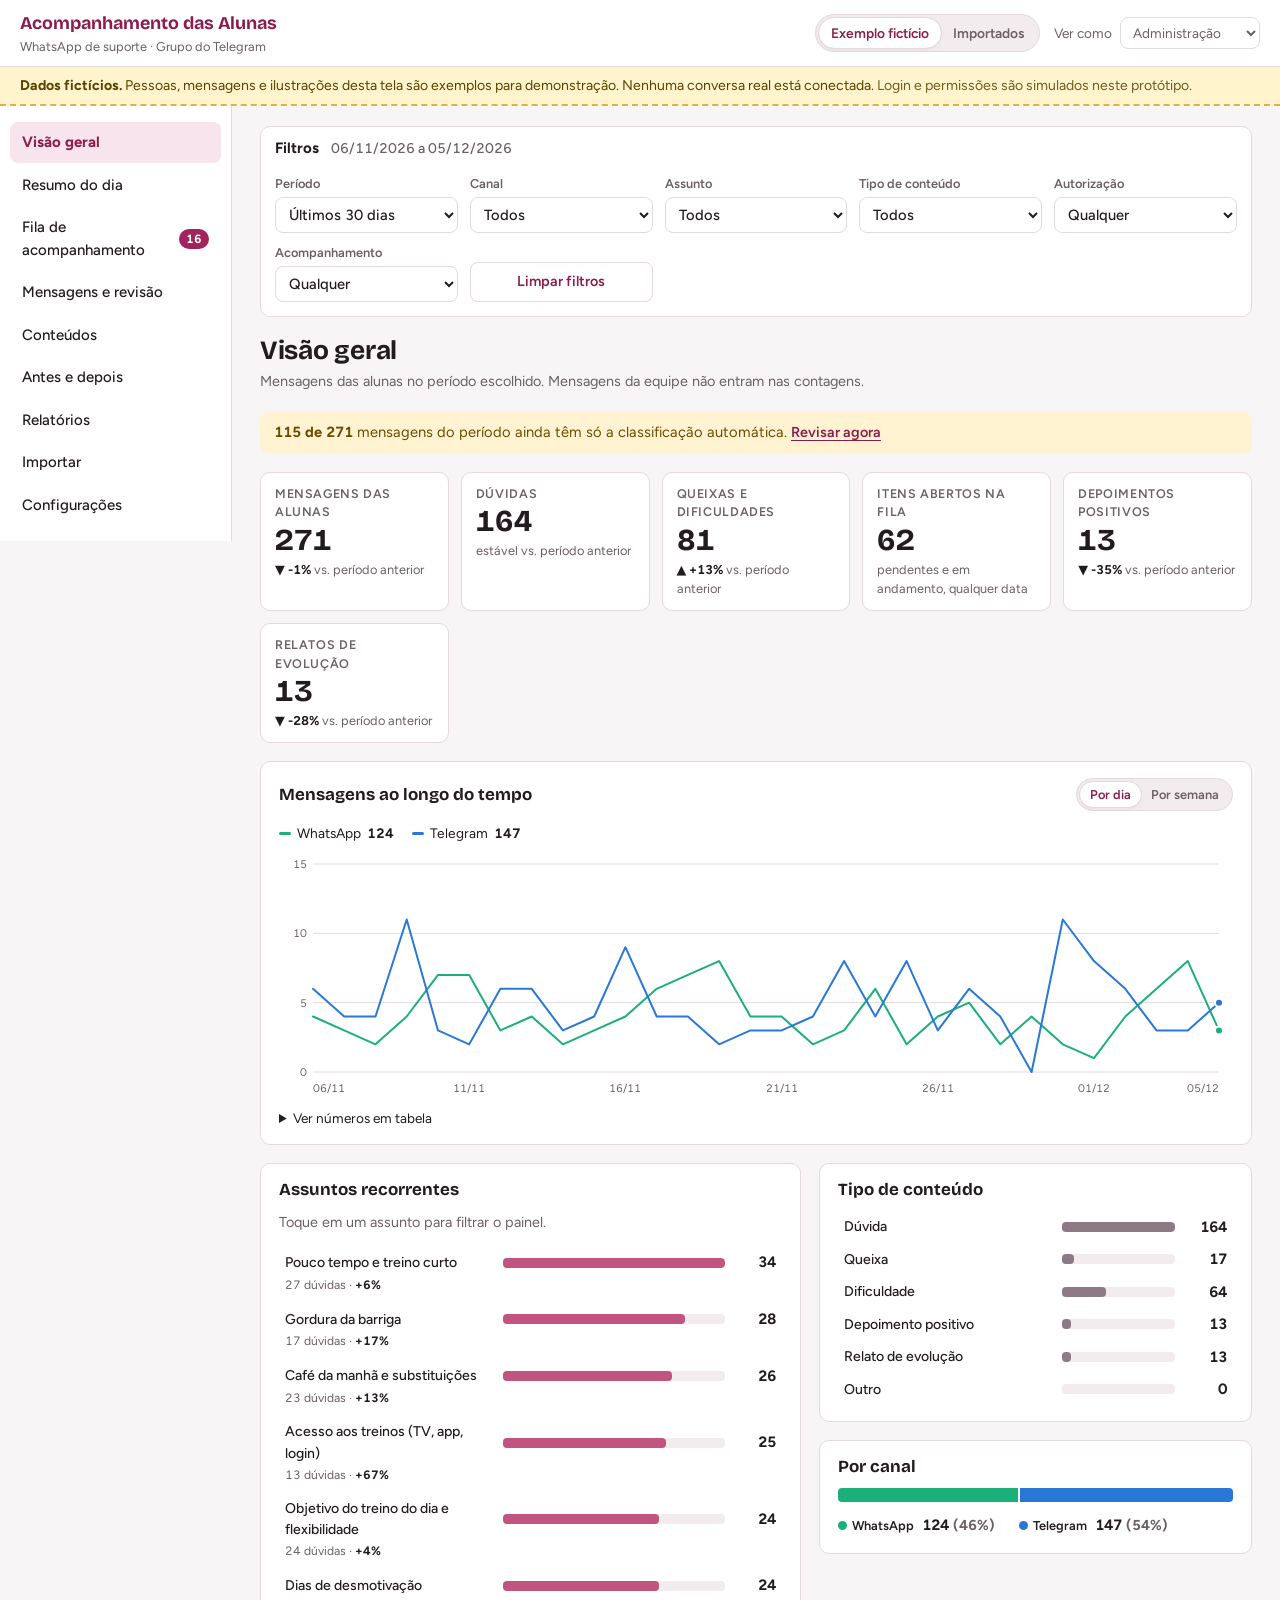
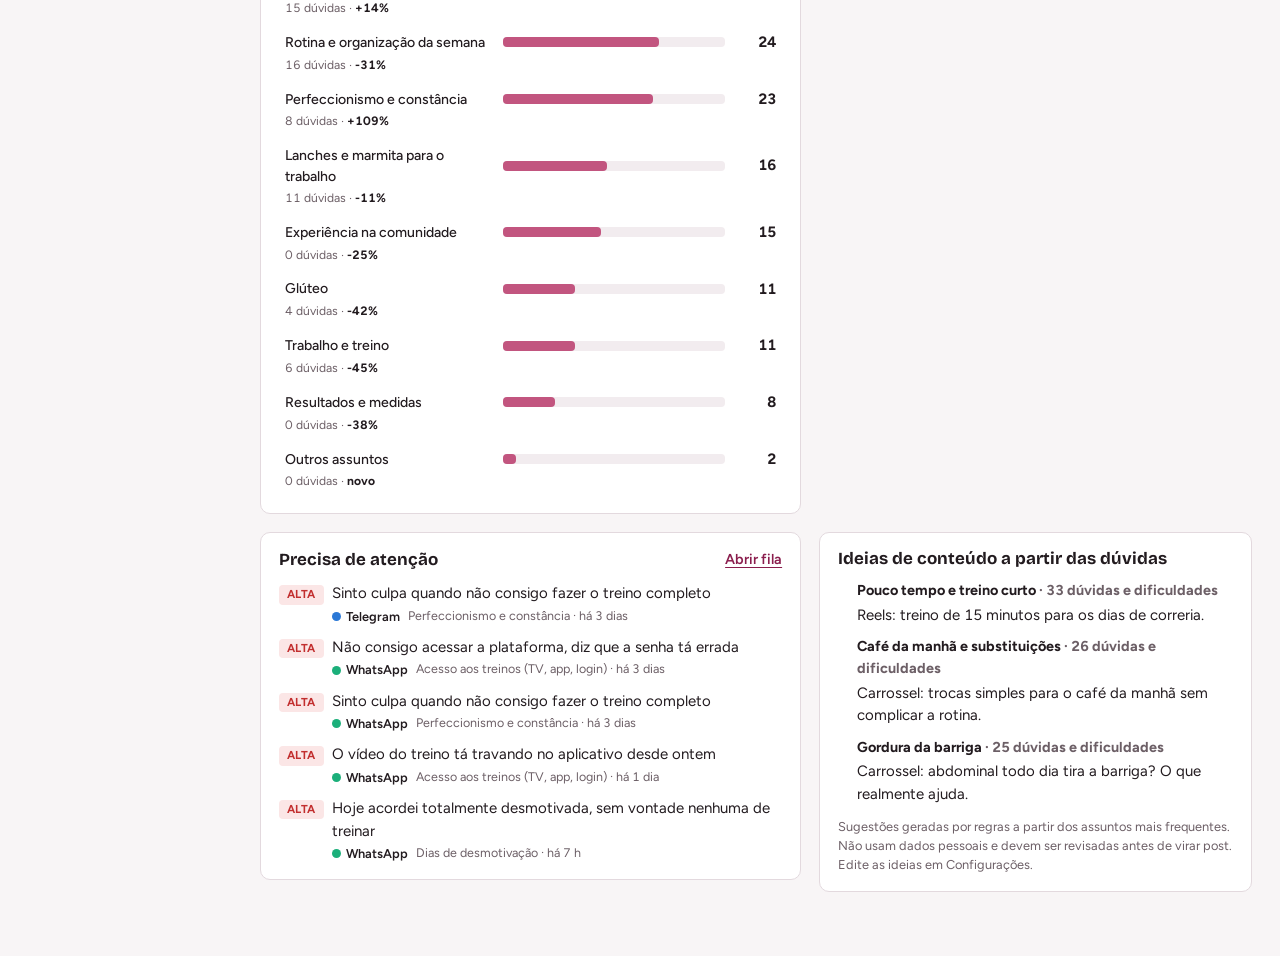
==== index.html @ 684f86b3 "Protótipo do painel de acompanhamento das alunas Painel em HTML/JS sem servidor, com dados fictícios" ====
<!doctype html>
<html lang="pt-BR">
<head>
<meta charset="utf-8">
<meta name="viewport" content="width=device-width, initial-scale=1, viewport-fit=cover">
<title>Acompanhamento das Alunas</title>
<meta name="robots" content="noindex, nofollow">
<link rel="preconnect" href="https://fonts.googleapis.com">
<link rel="preconnect" href="https://fonts.gstatic.com" crossorigin>
<link rel="stylesheet" href="https://fonts.googleapis.com/css2?family=Bricolage+Grotesque:opsz,wght@12..96,600;12..96,700&family=Figtree:wght@400;500;600;700&family=IBM+Plex+Mono:wght@500&display=swap">
<link rel="stylesheet" href="assets/css/painel.css">
</head>
<body>
<a class="pular" href="#conteudo">Pular para o conteúdo</a>
<header class="topo">
  <div class="marca">
    <span class="marca-titulo">Acompanhamento das Alunas</span>
    <span class="marca-sub">WhatsApp de suporte · Grupo do Telegram</span>
  </div>
  <div class="topo-controles">
    <div class="seg" role="group" aria-label="Fonte dos dados">
      <button type="button" data-acao="modo" data-v="demo" aria-pressed="true">Exemplo fictício</button>
      <button type="button" data-acao="modo" data-v="import" aria-pressed="false">Importados</button>
    </div>
    <label class="papel"><span>Ver como</span>
      <select id="papel" data-mudar="papel">
        <option value="leitura">Leitura</option>
        <option value="edicao">Suporte (edição)</option>
        <option value="exportacao">Exportação</option>
        <option value="admin" selected>Administração</option>
      </select>
    </label>
  </div>
</header>
<div id="faixa" class="faixa faixa-demo" role="note"></div>
<div class="casca">
  <nav id="nav" class="nav" aria-label="Seções do painel"></nav>
  <main id="conteudo" class="principal" tabindex="-1">
    <div id="filtros"></div>
    <div id="aba"></div>
  </main>
</div>
<div id="modal" class="modal" hidden></div>
<div id="aviso" class="aviso" role="status" aria-live="polite" hidden></div>
<noscript><p class="faixa">Este painel precisa de JavaScript ativado no navegador.</p></noscript>
<script src="assets/js/util.js"></script>
<script src="assets/js/classificador.js"></script>
<script src="assets/js/privacidade.js"></script>
<script src="assets/js/importadores.js"></script>
<script src="assets/js/dados-demo.js"></script>
<script src="assets/js/grafico.js"></script>
<script src="assets/js/app.js"></script>
</body>
</html>
---- assets/css/painel.css ----
/* Layout: barra superior fixa + navegação lateral (vira faixa horizontal no celular) + área de trabalho em cartões. */
:root {
  --bg: #f8f5f6;
  --surface: #ffffff;
  --surface-2: #f2ecef;
  --line: #e3d9de;
  --fg: #221b1f;
  --muted: #6c5f66;
  --accent: #a3245c;
  --accent-ink: #8a1d4d;
  --accent-soft: #f7e4ed;
  --on-accent: #ffffff;
  --wa: #1baf7a;
  --tg: #2a78d6;
  --bar: #c2557f;
  --bar-2: #8d7a85;
  --good: #0a7d0a;
  --good-soft: #e3f3e3;
  --warn-soft: #fff3d1;
  --warn-ink: #6d4c00;
  --crit: #c22f2f;
  --crit-soft: #fbe6e6;
  --demo-bg: #fff4cc;
  --demo-ink: #5a4200;
  --demo-line: #d9b44a;
  --imp-bg: #e3eefb;
  --imp-ink: #163e6e;
  --sombra: 0 1px 2px rgba(60, 20, 40, 0.06), 0 2px 8px rgba(60, 20, 40, 0.04);
  --f-display: "Bricolage Grotesque", "Segoe UI", system-ui, sans-serif;
  --f-corpo: "Figtree", "Segoe UI", system-ui, -apple-system, sans-serif;
  --f-mono: "IBM Plex Mono", ui-monospace, "SFMono-Regular", Menlo, monospace;
  --raio: 10px;
  --nav-w: 232px;
}
@media (prefers-color-scheme: dark) {
  :root:not([data-theme="light"]) {
    --bg: #141113; --surface: #1d191b; --surface-2: #272225; --line: #3a3236; --fg: #f3edf0; --muted: #b6a9b0;
    --accent: #e67aa8; --accent-ink: #f09bbf; --accent-soft: #3b2130; --on-accent: #1a0c13;
    --wa: #199e70; --tg: #3987e5; --bar: #d56b94; --bar-2: #8f7f88;
    --good: #4cc44c; --good-soft: #1d3a1d; --warn-soft: #3a2f10; --warn-ink: #ffd98a; --crit: #ff7b7b; --crit-soft: #3d1c1c;
    --demo-bg: #3a3005; --demo-ink: #ffe08a; --demo-line: #8a7020; --imp-bg: #13263d; --imp-ink: #b9d6fb;
    --sombra: none;
    color-scheme: dark;
  }
}
:root[data-theme="dark"] {
  --bg: #141113; --surface: #1d191b; --surface-2: #272225; --line: #3a3236; --fg: #f3edf0; --muted: #b6a9b0;
  --accent: #e67aa8; --accent-ink: #f09bbf; --accent-soft: #3b2130; --on-accent: #1a0c13;
  --wa: #199e70; --tg: #3987e5; --bar: #d56b94; --bar-2: #8f7f88;
  --good: #4cc44c; --good-soft: #1d3a1d; --warn-soft: #3a2f10; --warn-ink: #ffd98a; --crit: #ff7b7b; --crit-soft: #3d1c1c;
  --demo-bg: #3a3005; --demo-ink: #ffe08a; --demo-line: #8a7020; --imp-bg: #13263d; --imp-ink: #b9d6fb;
  --sombra: none;
  color-scheme: dark;
}

*, *::before, *::after { box-sizing: border-box; }
html { -webkit-text-size-adjust: 100%; }
body {
  margin: 0;
  background: var(--bg);
  color: var(--fg);
  font: 15px/1.5 var(--f-corpo);
  font-variant-numeric: tabular-nums;
}
body.com-modal { overflow: hidden; }
img { max-width: 100%; }
[hidden] { display: none !important; }
h1, h2, h3 { font-family: var(--f-display); line-height: 1.15; text-wrap: balance; margin: 0; }
h1 { font-size: 1.65rem; letter-spacing: -0.01em; }
h2 { font-size: 1.06rem; }
h3 { font-size: 1rem; }
p { margin: 0; }
button, input, select, textarea { font: inherit; color: inherit; }
:focus-visible { outline: 2px solid var(--accent); outline-offset: 2px; }
.sr { position: absolute; left: 0; top: 0; width: 1px; height: 1px; overflow: hidden; clip: rect(0 0 0 0); white-space: nowrap; }
.mono { font-family: var(--f-mono); font-size: 0.9em; }
.sub { color: var(--muted); font-size: 0.9rem; }

.pular { position: absolute; left: -999px; top: 0; background: var(--accent); color: var(--on-accent); padding: 8px 12px; z-index: 50; }
.pular:focus { left: 8px; }

/* Topo */
.topo {
  position: sticky; top: env(safe-area-inset-top, 0px); z-index: 20;
  display: flex; flex-wrap: wrap; align-items: center; justify-content: space-between; gap: 10px 20px;
  padding: 10px 20px; background: var(--surface); border-bottom: 1px solid var(--line);
}
.marca { display: flex; flex-direction: column; min-width: 0; }
.marca-titulo { font-family: var(--f-display); font-weight: 700; font-size: 1.12rem; color: var(--accent-ink); }
.marca-sub { font-size: 0.8rem; color: var(--muted); }
.topo-controles { display: flex; flex-wrap: wrap; align-items: center; gap: 10px 14px; }
.papel { display: flex; align-items: center; gap: 8px; font-size: 0.85rem; color: var(--muted); }
.papel select { padding: 6px 8px; border-radius: 8px; border: 1px solid var(--line); background: var(--surface); }

.seg { display: inline-flex; border: 1px solid var(--line); border-radius: 999px; padding: 3px; background: var(--surface-2); }
.seg button { border: 0; background: transparent; padding: 5px 12px; border-radius: 999px; cursor: pointer; font-size: 0.86rem; font-weight: 600; color: var(--muted); }
.seg button[aria-pressed="true"] { background: var(--surface); color: var(--accent-ink); box-shadow: var(--sombra); outline: 1px solid var(--line); }
.seg-peq button { padding: 3px 10px; font-size: 0.8rem; }

/* Faixa de aviso: sempre visível, deixa claro o tipo de dado */
.faixa { padding: 8px 20px; font-size: 0.88rem; border-bottom: 1px solid var(--line); }
.faixa-demo {
  background: repeating-linear-gradient(-45deg, var(--demo-bg) 0 14px, transparent 14px 28px), var(--demo-bg);
  color: var(--demo-ink); border-bottom: 2px dashed var(--demo-line);
}
.faixa-import { background: var(--imp-bg); color: var(--imp-ink); }
.faixa-sim { opacity: 0.85; }

/* Casca */
.casca { display: grid; grid-template-columns: var(--nav-w) minmax(0, 1fr); min-height: 70vh; }
.nav {
  display: flex; flex-direction: column; gap: 2px; padding: 16px 10px;
  border-right: 1px solid var(--line); background: var(--surface);
  position: sticky; top: 64px; align-self: start; max-height: calc(100vh - 64px); overflow: auto;
}
.nav-item {
  display: flex; align-items: center; justify-content: space-between; gap: 8px;
  text-align: left; border: 0; background: transparent; padding: 9px 12px; border-radius: 8px;
  cursor: pointer; color: var(--fg); font-weight: 500;
}
.nav-item:hover { background: var(--surface-2); }
.nav-item[aria-current="page"] { background: var(--accent-soft); color: var(--accent-ink); font-weight: 700; }
.nav-cont { background: var(--accent); color: var(--on-accent); border-radius: 999px; font-size: 0.75rem; padding: 1px 7px; font-weight: 700; }
.principal { min-width: 0; padding: 20px 28px 64px; display: flex; flex-direction: column; gap: 18px; }
.principal:focus { outline: none; }
#aba { display: flex; flex-direction: column; gap: 18px; min-width: 0; }

.cabeca-aba { display: flex; flex-direction: column; gap: 6px; max-width: 68ch; }

/* Filtros */
.filtros { background: var(--surface); border: 1px solid var(--line); border-radius: var(--raio); }
.filtros summary { cursor: pointer; padding: 10px 14px; display: flex; flex-wrap: wrap; gap: 4px 12px; align-items: baseline; font-weight: 700; }
.filtros-resumo { font-weight: 500; color: var(--muted); font-size: 0.88rem; }
.filtros-grade { display: grid; grid-template-columns: repeat(auto-fill, minmax(170px, 1fr)); gap: 10px 12px; padding: 4px 14px 14px; }

.campo { display: flex; flex-direction: column; gap: 4px; font-size: 0.8rem; color: var(--muted); font-weight: 600; min-width: 0; }
.campo select, .campo input, .tab input, .tab textarea {
  padding: 7px 9px; border: 1px solid var(--line); border-radius: 8px; background: var(--surface); color: var(--fg);
  font-weight: 500; font-size: 0.92rem; min-width: 0; width: 100%;
}
.campo input[type="file"] { padding: 5px; }
.campo-botao { justify-content: flex-end; }
.campo-peq select { padding: 5px 7px; font-size: 0.85rem; }
.campo-largo { flex: 1 1 260px; }
.check { display: inline-flex; align-items: center; gap: 6px; font-size: 0.9rem; cursor: pointer; }
.linha-controles { display: flex; flex-wrap: wrap; align-items: flex-end; gap: 10px 12px; }
.linha-controles .campo { flex: 0 1 220px; }
.linha-controles .campo-largo { flex: 1 1 280px; }

/* Botões */
.btn {
  border: 1px solid var(--accent); background: var(--accent); color: var(--on-accent);
  padding: 8px 14px; border-radius: 8px; cursor: pointer; font-weight: 600; font-size: 0.9rem;
}
.btn:hover { filter: brightness(1.07); }
.btn:disabled { opacity: 0.45; cursor: not-allowed; filter: none; }
.btn-sec { background: var(--surface); color: var(--accent-ink); border-color: var(--line); }
.btn-sec:hover { background: var(--accent-soft); filter: none; }
.btn-peq { padding: 5px 10px; font-size: 0.84rem; }
.btn-perigo { background: var(--crit); border-color: var(--crit); color: #fff; }
.link { border: 0; background: none; padding: 0; color: var(--accent-ink); font-weight: 600; text-decoration: underline; text-underline-offset: 3px; cursor: pointer; font-size: 0.9rem; }
.mais { align-self: center; }

/* Notas */
.nota { padding: 10px 14px; border-radius: var(--raio); background: var(--surface-2); font-size: 0.92rem; }
.nota-revisao { background: var(--warn-soft); color: var(--warn-ink); }
.nota-trava { background: var(--surface-2); color: var(--muted); }
.nota-peq { font-size: 0.8rem; color: var(--muted); }
.erro { color: var(--crit); font-weight: 600; font-size: 0.88rem; }

/* Cartões */
.painel-card {
  background: var(--surface); border: 1px solid var(--line); border-radius: var(--raio);
  padding: 16px 18px; display: flex; flex-direction: column; gap: 12px; min-width: 0;
}
.card-topo { display: flex; flex-wrap: wrap; align-items: center; justify-content: space-between; gap: 8px; }
.duas { display: grid; grid-template-columns: minmax(0, 1.25fr) minmax(0, 1fr); gap: 18px; align-items: start; }
.pilha { display: flex; flex-direction: column; gap: 18px; min-width: 0; }

/* Números */
.kpis { display: grid; grid-template-columns: repeat(auto-fit, minmax(160px, 1fr)); gap: 12px; }
.kpi { background: var(--surface); border: 1px solid var(--line); border-radius: var(--raio); padding: 12px 14px; display: flex; flex-direction: column; gap: 2px; }
.kpi-rot { font-size: 0.78rem; text-transform: uppercase; letter-spacing: 0.05em; color: var(--muted); font-weight: 600; }
.kpi-num { font-family: var(--f-display); font-size: 1.9rem; font-weight: 700; line-height: 1.1; }
.kpi-var { font-size: 0.8rem; color: var(--muted); }
.kpi-ref { color: var(--muted); font-weight: 400; }
.var-sobe, .var-desce { font-weight: 700; color: var(--fg); }
.var-igual { color: var(--muted); }

/* Barras em HTML */
.barras { list-style: none; margin: 0; padding: 0; display: flex; flex-direction: column; gap: 2px; }
.barra-linha {
  width: 100%; display: grid; grid-template-columns: minmax(0, 13rem) minmax(0, 1fr) 2.6rem; grid-template-areas: "rot trilho num" "det det det";
  gap: 2px 10px; align-items: center; text-align: left; border: 0; background: transparent; padding: 6px 6px; border-radius: 6px; cursor: pointer; color: var(--fg);
}
.barra-linha:hover { background: var(--surface-2); }
.barra-linha.estatica { cursor: default; grid-template-areas: "rot trilho num"; }
.barra-linha.estatica:hover { background: transparent; }
.barra-rot { grid-area: rot; font-size: 0.88rem; font-weight: 500; overflow-wrap: anywhere; }
.barra-trilho { grid-area: trilho; height: 10px; background: var(--surface-2); border-radius: 4px; overflow: hidden; }
.barra { display: block; height: 100%; background: var(--bar); border-radius: 0 4px 4px 0; }
.barra-tipo { background: var(--bar-2); }
.barra-num { grid-area: num; text-align: right; font-weight: 700; }
.barra-det { grid-area: det; font-size: 0.76rem; color: var(--muted); }
.barras-simples .barra-linha { padding: 4px 6px; }

.divisao { display: flex; height: 14px; border-radius: 4px; overflow: hidden; gap: 2px; background: var(--surface); }
.div-wa { background: var(--wa); }
.div-tg { background: var(--tg); }
.legenda-canais { display: flex; flex-wrap: wrap; gap: 8px 24px; margin: 0; }
.legenda-canais div { display: flex; align-items: center; gap: 8px; }
.legenda-canais dd { margin: 0; font-weight: 700; }

.canal { display: inline-flex; align-items: center; gap: 5px; font-size: 0.8rem; font-weight: 600; color: var(--fg); }
.canal i { width: 9px; height: 9px; border-radius: 50%; display: inline-block; }
.canal-whatsapp i { background: var(--wa); }
.canal-telegram i { background: var(--tg); }

.chip { display: inline-block; font-size: 0.76rem; padding: 2px 8px; border-radius: 999px; background: var(--surface-2); color: var(--fg); border: 1px solid var(--line); }
.chip-auto { background: transparent; border-style: dashed; color: var(--muted); }
.chip-ok { background: var(--good-soft); border-color: transparent; color: var(--good); font-weight: 600; }
.chip-pronto { background: var(--accent-soft); color: var(--accent-ink); border-color: transparent; font-weight: 600; }

.aut { display: inline-flex; gap: 4px; align-items: center; font-size: 0.76rem; padding: 2px 8px; border-radius: 999px; font-weight: 600; }
.aut-ok { background: var(--good-soft); color: var(--good); }
.aut-int { background: var(--imp-bg); color: var(--imp-ink); }
.aut-wait { background: var(--warn-soft); color: var(--warn-ink); }
.aut-no { background: var(--crit-soft); color: var(--crit); }

.prio { display: inline-block; font-size: 0.72rem; font-weight: 700; padding: 1px 8px; border-radius: 4px; text-transform: uppercase; letter-spacing: 0.04em; }
.prio-alta { background: var(--crit-soft); color: var(--crit); }
.prio-media { background: var(--warn-soft); color: var(--warn-ink); }
.prio-baixa { background: var(--surface-2); color: var(--muted); }

/* Listas de itens */
.itens { display: flex; flex-direction: column; gap: 10px; }
.item {
  background: var(--surface); border: 1px solid var(--line); border-radius: var(--raio);
  padding: 12px 14px; display: flex; flex-direction: column; gap: 8px; min-width: 0;
}
.prio-borda-alta { box-shadow: inset 3px 0 0 var(--crit); }
.prio-borda-media { box-shadow: inset 3px 0 0 var(--demo-line); }
.item-ok { opacity: 0.72; }
.item-topo { display: flex; flex-wrap: wrap; align-items: center; gap: 6px 12px; font-size: 0.85rem; }
.item-quem { font-weight: 700; }
.item-topo time { color: var(--muted); margin-left: auto; font-size: 0.8rem; }
.item-texto { font-size: 0.98rem; overflow-wrap: anywhere; max-width: 75ch; }
.item-meta { display: flex; flex-wrap: wrap; gap: 6px; }
.item-acoes { display: flex; flex-wrap: wrap; align-items: flex-end; gap: 8px 10px; }
.item-acoes .campo { flex: 0 1 170px; }
blockquote.depo { margin: 0; padding-left: 12px; border-left: 2px solid var(--accent); font-style: italic; }

.restrito { border: 1px dashed var(--accent); border-radius: 8px; padding: 10px 12px; background: var(--accent-soft); }
.restrito-tit { font-size: 0.75rem; text-transform: uppercase; letter-spacing: 0.06em; font-weight: 700; color: var(--accent-ink); margin-bottom: 6px; }
.restrito dl { margin: 0; display: grid; gap: 4px; }
.restrito dl div { display: grid; grid-template-columns: 9rem minmax(0, 1fr); gap: 8px; }
.restrito dt { color: var(--muted); font-size: 0.85rem; }
.restrito dd { margin: 0; overflow-wrap: anywhere; }

.contadores { display: flex; flex-wrap: wrap; gap: 8px; }
.contador { padding: 6px 12px; border-radius: 8px; background: var(--surface); border: 1px solid var(--line); font-size: 0.88rem; }
.contador strong { font-family: var(--f-display); font-size: 1.1rem; margin-right: 4px; }
.st-pendente { box-shadow: inset 3px 0 0 var(--crit); }
.st-andamento { box-shadow: inset 3px 0 0 var(--demo-line); }
.st-concluido { box-shadow: inset 3px 0 0 var(--good); }

.lista-curta { list-style: none; margin: 0; padding: 0; display: flex; flex-direction: column; gap: 10px; }
.lista-curta li { display: grid; grid-template-columns: auto minmax(0, 1fr); gap: 2px 8px; align-items: baseline; }
.lc-texto { overflow-wrap: anywhere; }
.lc-meta { grid-column: 2; font-size: 0.78rem; color: var(--muted); display: flex; gap: 8px; flex-wrap: wrap; }

.ideias { margin: 0; padding-left: 1.2rem; display: flex; flex-direction: column; gap: 10px; }
.ideias li { display: flex; flex-direction: column; gap: 2px; }
.ideia-tema { font-weight: 700; font-size: 0.9rem; }

.destaques { margin: 0; padding-left: 1.1rem; display: flex; flex-direction: column; gap: 8px; }

.vazio { text-align: center; padding: 40px 16px; border: 1px dashed var(--line); border-radius: var(--raio); display: flex; flex-direction: column; gap: 10px; align-items: center; background: var(--surface); }
.vazio p { max-width: 52ch; color: var(--muted); }

/* Conteúdos */
.subnav { display: flex; flex-wrap: wrap; gap: 6px; }
.subnav button { border: 1px solid var(--line); background: var(--surface); border-radius: 999px; padding: 6px 12px; cursor: pointer; font-weight: 600; font-size: 0.86rem; color: var(--fg); }
.subnav button[aria-selected="true"] { background: var(--accent); border-color: var(--accent); color: var(--on-accent); }
.subnav button[aria-selected="true"] .sub { color: inherit; opacity: 0.85; }
.grupos { display: grid; grid-template-columns: repeat(auto-fill, minmax(300px, 1fr)); gap: 14px; }
.grupo-num { font-family: var(--f-display); font-size: 1.5rem; font-weight: 700; color: var(--accent-ink); }
.citacoes { list-style: none; margin: 0; padding: 0; display: flex; flex-direction: column; gap: 8px; }
.citacoes li { display: flex; flex-direction: column; gap: 2px; padding-left: 10px; border-left: 2px solid var(--line); }
.citacoes q { overflow-wrap: anywhere; }
.form-aut { display: flex; flex-wrap: wrap; align-items: flex-end; gap: 8px 10px; padding-top: 8px; border-top: 1px dashed var(--line); }
.form-aut .campo { flex: 0 1 210px; }
.form-aut .erro, .form-aut .nota-peq { flex-basis: 100%; }

/* Fotos */
.galeria { display: grid; grid-template-columns: repeat(auto-fill, minmax(280px, 1fr)); gap: 16px; }
.foto { background: var(--surface); border: 1px solid var(--line); border-radius: var(--raio); overflow: hidden; display: flex; flex-direction: column; }
.foto-img { position: relative; background: var(--surface-2); aspect-ratio: 800 / 520; max-width: 100%; display: flex; align-items: center; justify-content: center; }
.foto-img img { width: 100%; height: 100%; object-fit: cover; display: block; }
.selo { position: absolute; top: 8px; left: 8px; background: var(--accent); color: var(--on-accent); font-size: 0.72rem; font-weight: 700; padding: 2px 8px; border-radius: 4px; }
.selo-orig { background: var(--fg); color: var(--bg); }
.trava-img { padding: 16px; text-align: center; color: var(--muted); font-size: 0.88rem; }
.foto-corpo { padding: 12px 14px; display: flex; flex-direction: column; gap: 8px; }

/* Editor */
.modal { position: fixed; inset: 0; z-index: 40; background: rgba(20, 10, 16, 0.55); display: flex; align-items: flex-start; justify-content: center; padding: calc(env(safe-area-inset-top, 0px) + 16px) 16px 16px; overflow: auto; }
.modal-caixa { background: var(--surface); border-radius: 12px; padding: 18px; width: min(1100px, 100%); display: flex; flex-direction: column; gap: 12px; }
.editor-grade { display: grid; grid-template-columns: repeat(auto-fit, minmax(260px, 1fr)); gap: 14px; }
.rot-canvas { font-size: 0.78rem; text-transform: uppercase; letter-spacing: 0.05em; font-weight: 700; color: var(--muted); margin-bottom: 4px; }
.ed-canvas { width: 100%; height: auto; display: block; border-radius: 8px; cursor: crosshair; touch-action: none; border: 1px solid var(--line); }
.ed-previa { width: 100%; display: block; border-radius: 8px; border: 1px solid var(--line); }
.ed-vazio { aspect-ratio: 800 / 520; max-width: 100%; border: 1px dashed var(--line); border-radius: 8px; display: flex; align-items: center; justify-content: center; text-align: center; padding: 12px; color: var(--muted); }

/* Relatórios */
.secoes { border: 1px solid var(--line); border-radius: 8px; padding: 10px 12px; display: flex; flex-wrap: wrap; gap: 8px 16px; margin: 0; }
.secoes legend { font-size: 0.82rem; color: var(--muted); font-weight: 600; padding: 0 4px; }
.relatorio { gap: 10px; max-width: 52rem; }
.relatorio h3 { margin-top: 8px; }
.rel-demo { background: var(--demo-bg); color: var(--demo-ink); border: 2px dashed var(--demo-line); padding: 8px; text-align: center; font-weight: 700; border-radius: 6px; }
.rel-meta { color: var(--muted); font-size: 0.86rem; }
.rel-tab { border-collapse: collapse; width: 100%; font-size: 0.9rem; }
.rel-tab th, .rel-tab td { text-align: left; padding: 5px 8px; border-bottom: 1px solid var(--line); }
.rel-tab td { text-align: right; }
.rel-lista { margin: 0; padding-left: 1.2rem; display: flex; flex-direction: column; gap: 6px; }
.rel-lista span { color: var(--muted); font-size: 0.84rem; }

/* Importar */
.passos { margin: 6px 0 4px; padding-left: 1.3rem; display: flex; flex-direction: column; gap: 4px; }
details summary { cursor: pointer; }
.painel-card details { border-top: 1px solid var(--line); padding-top: 8px; }
.painel-card details:first-of-type { border-top: 0; padding-top: 0; }
.previa { display: flex; flex-direction: column; gap: 10px; }
.confirma { display: flex; flex-wrap: wrap; gap: 8px; align-items: center; padding: 10px; border-radius: 8px; background: var(--crit-soft); }
.confirma p { flex-basis: 100%; }

/* Tabelas */
.tabela-rolagem { overflow-x: auto; max-width: 100%; position: relative; }
.tab { border-collapse: collapse; width: 100%; font-size: 0.88rem; }
.tab th, .tab td { text-align: left; padding: 7px 8px; border-bottom: 1px solid var(--line); vertical-align: top; }
.tab thead th { font-size: 0.76rem; text-transform: uppercase; letter-spacing: 0.04em; color: var(--muted); }
.tab input, .tab textarea { min-width: 12rem; resize: vertical; }
.tab-centro td { text-align: center; }
.tab tr.atual { background: var(--accent-soft); }
.sim { color: var(--good); font-weight: 700; }
.nao { color: var(--muted); }
.acoes-celula { white-space: nowrap; }
.acoes-celula .btn + .btn { margin-left: 6px; }
.equipe { margin: 0; padding-left: 1.1rem; }

/* Gráfico */
.grafico { min-height: 200px; }
.g-legenda { display: flex; flex-wrap: wrap; gap: 6px 18px; font-size: 0.86rem; margin-bottom: 6px; }
.g-legenda span { display: inline-flex; align-items: center; gap: 6px; }
.g-legenda i, .g-dica i { width: 12px; height: 3px; border-radius: 2px; display: inline-block; }
.g-area { position: relative; }
.g-svg { display: block; width: 100%; height: auto; overflow: visible; }
.g-grade { stroke: var(--line); stroke-width: 1; }
.g-txt { fill: var(--muted); font-size: 11px; font-family: var(--f-corpo); }
.g-mira { stroke: var(--muted); stroke-width: 1; stroke-dasharray: 3 3; }
.g-dica {
  position: absolute; top: 0; pointer-events: none; background: var(--surface); border: 1px solid var(--line); box-shadow: var(--sombra);
  border-radius: 8px; padding: 6px 10px; font-size: 0.8rem; display: flex; flex-direction: column; gap: 2px; white-space: nowrap;
}
.g-dica span { display: inline-flex; align-items: center; gap: 6px; }
.g-tabela { margin-top: 8px; font-size: 0.85rem; }
.g-tabela .tab { margin-top: 6px; }

.aviso {
  position: fixed; left: 50%; transform: translateX(-50%); bottom: calc(env(safe-area-inset-bottom, 0px) + 18px); z-index: 60;
  background: var(--fg); color: var(--bg); padding: 10px 16px; border-radius: 8px; font-weight: 600; font-size: 0.9rem; max-width: calc(100% - 32px);
}

/* Celular e telas estreitas */
@media (max-width: 900px) {
  .casca { grid-template-columns: minmax(0, 1fr); }
  .nav {
    position: static; flex-direction: row; overflow-x: auto; max-height: none; border-right: 0; border-bottom: 1px solid var(--line);
    padding: 8px 12px; gap: 4px; scrollbar-width: thin;
  }
  .nav-item { white-space: nowrap; padding: 7px 12px; flex: 0 0 auto; }
  .principal { padding: 16px 16px 56px; }
  .duas { grid-template-columns: minmax(0, 1fr); }
  .topo { padding: 10px 16px; position: static; }
  .faixa { padding: 8px 16px; }
}
@media (max-width: 560px) {
  h1 { font-size: 1.4rem; }
  .barra-linha { grid-template-columns: minmax(0, 1fr) 2.4rem; grid-template-areas: "rot num" "trilho trilho" "det det"; }
  .barra-linha.estatica { grid-template-areas: "rot num" "trilho trilho"; }
  .kpis { grid-template-columns: repeat(2, minmax(0, 1fr)); }
  .kpi-num { font-size: 1.6rem; }
  .item-topo time { margin-left: 0; flex-basis: 100%; }
  .item-acoes .campo, .form-aut .campo, .linha-controles .campo { flex: 1 1 100%; }
  .restrito dl div { grid-template-columns: minmax(0, 1fr); gap: 0; }
  .grupos, .galeria { grid-template-columns: minmax(0, 1fr); }
  .topo-controles { width: 100%; justify-content: space-between; }
}
@media (prefers-reduced-motion: reduce) {
  * { transition: none !important; animation: none !important; }
}
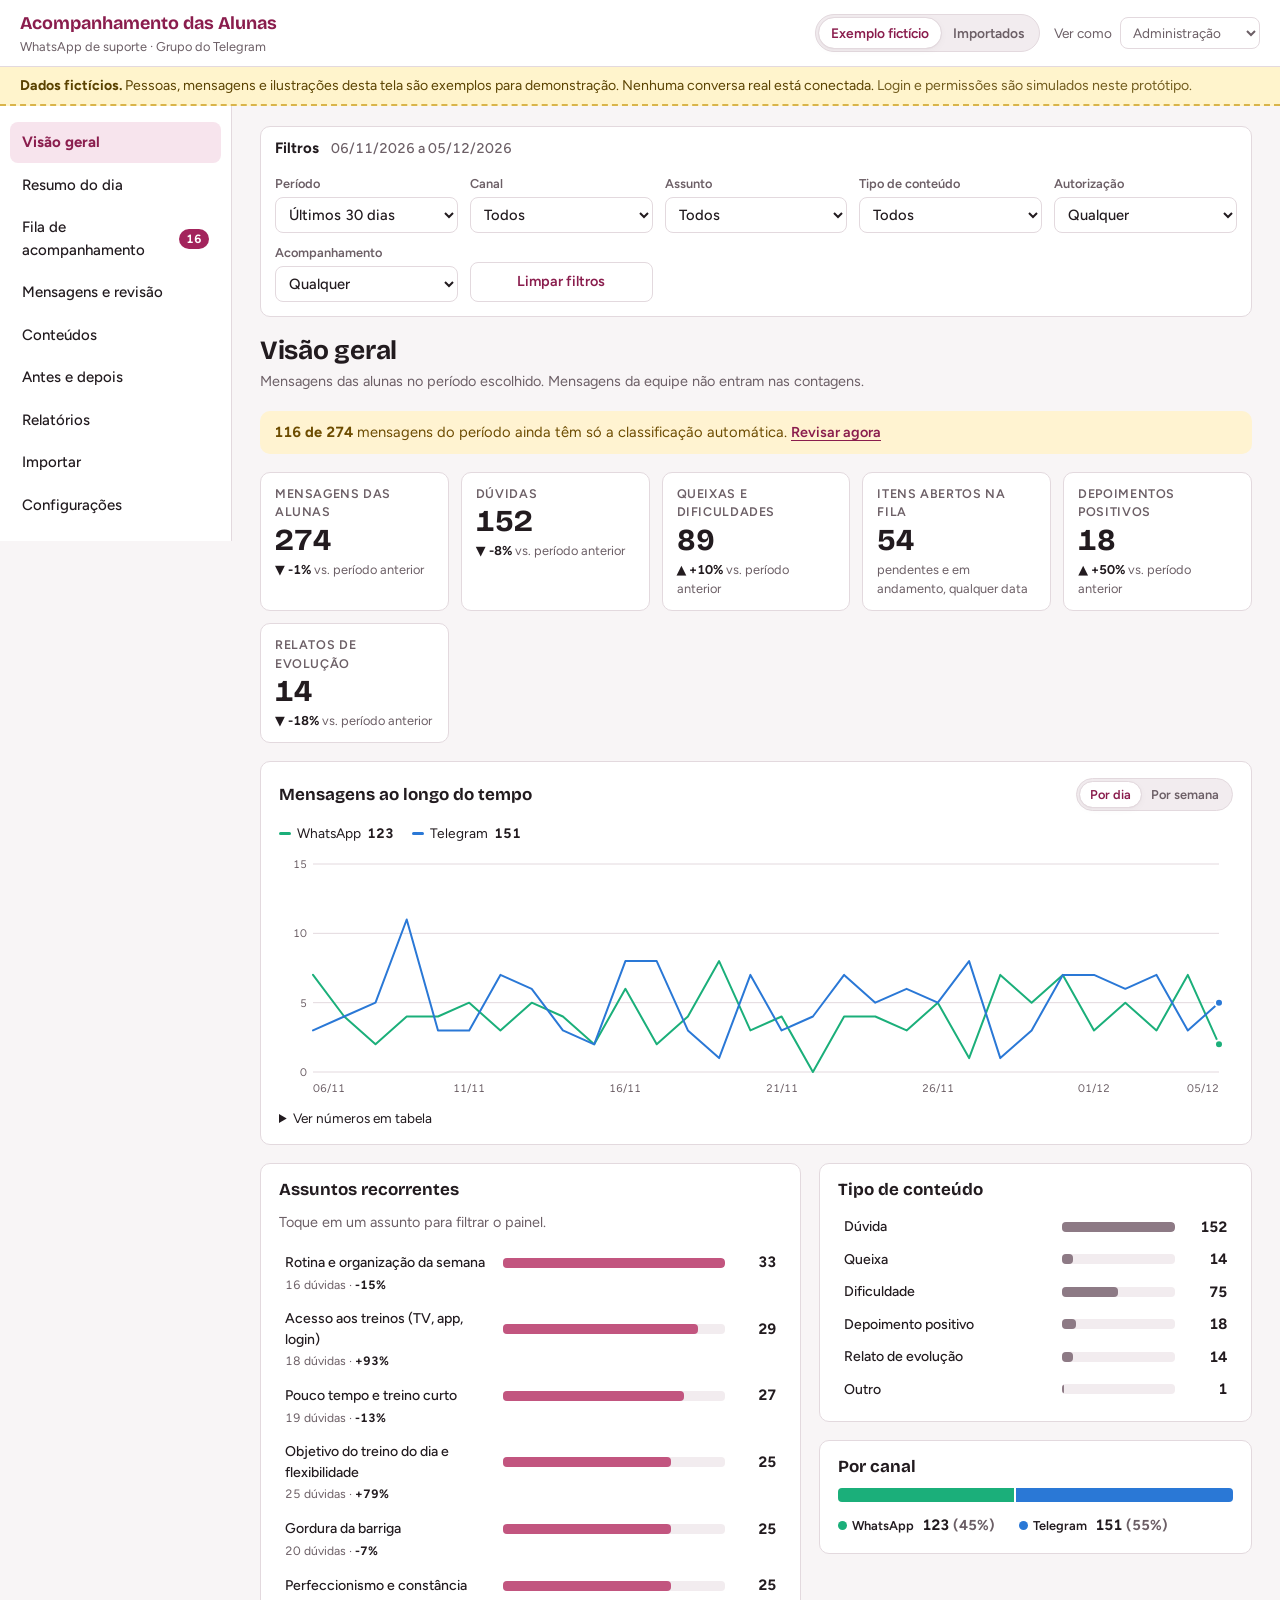
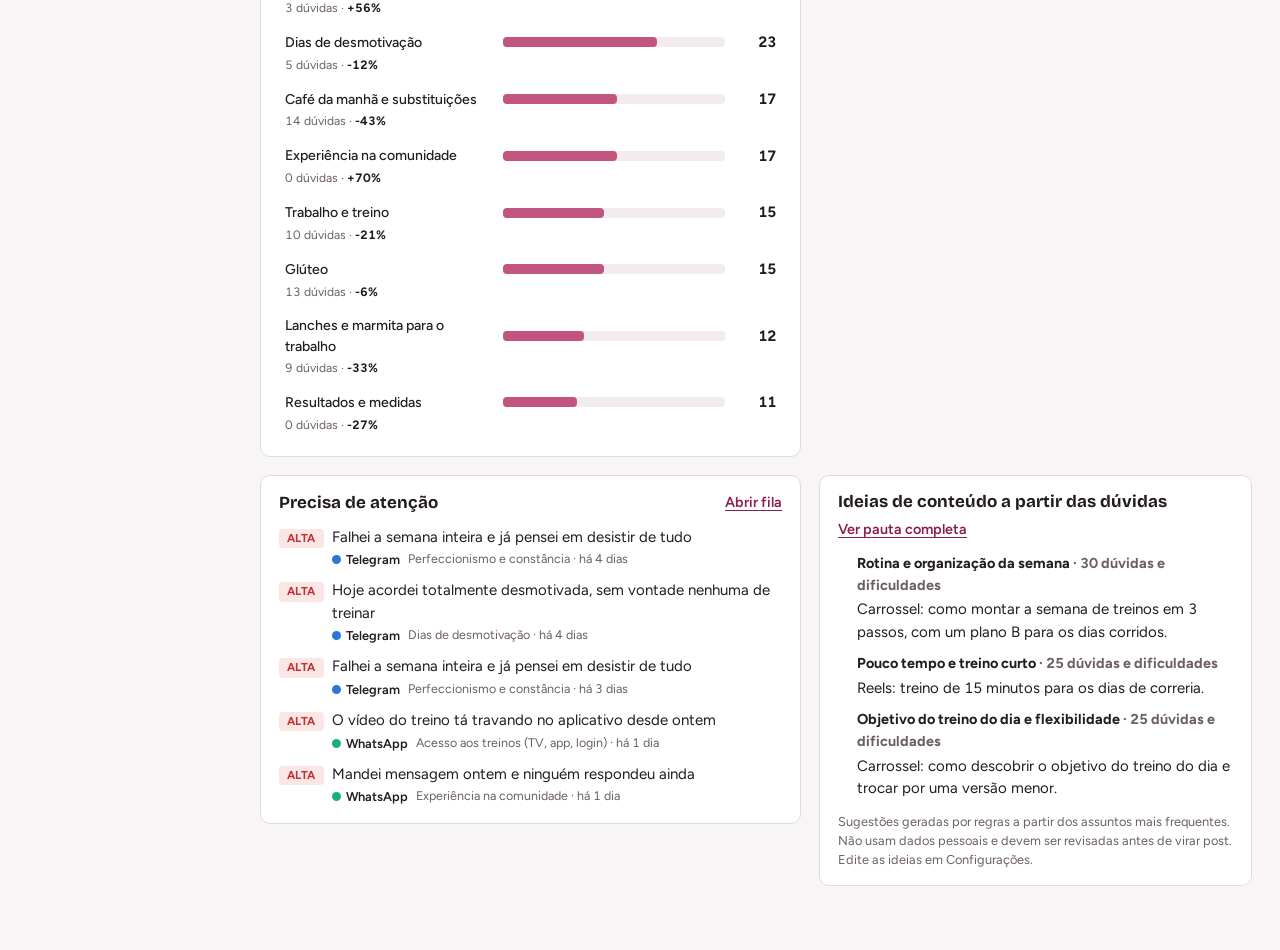
==== commit 49650b39: "Adiciona pauta de conteúdo e sinais por aluna Novo relatório principal com pauta sugerida (ângulo do" ====
--- a/index.html
+++ b/index.html
@@ -49,6 +49,7 @@
 <script src="assets/js/importadores.js"></script>
 <script src="assets/js/dados-demo.js"></script>
 <script src="assets/js/grafico.js"></script>
+<script src="assets/js/pauta.js"></script>
 <script src="assets/js/app.js"></script>
 </body>
 </html>
--- a/assets/css/painel.css
+++ b/assets/css/painel.css
@@ -324,6 +324,22 @@
 .rel-lista { margin: 0; padding-left: 1.2rem; display: flex; flex-direction: column; gap: 6px; }
 .rel-lista span { color: var(--muted); font-size: 0.84rem; }
 
+/* Pauta */
+.pauta { margin: 0; padding-left: 1.4rem; display: flex; flex-direction: column; gap: 14px; }
+.pauta > li::marker { font-family: var(--f-display); font-weight: 700; color: var(--accent-ink); }
+.pauta-topo { display: flex; flex-wrap: wrap; gap: 2px 10px; align-items: baseline; }
+.pauta-campos { margin: 6px 0 0; display: grid; gap: 6px; }
+.pauta-campos div { display: grid; grid-template-columns: 11rem minmax(0, 1fr); gap: 10px; }
+.pauta-campos dt { color: var(--muted); font-size: 0.82rem; font-weight: 600; }
+.pauta-campos dd { margin: 0; overflow-wrap: anywhere; }
+.mente { padding: 8px 0 8px 12px; border-left: 2px solid var(--accent); display: flex; flex-direction: column; gap: 3px; }
+.rel-tab-texto td { text-align: left; }
+.sinais { list-style: none; margin: 0; padding: 0; display: grid; grid-template-columns: repeat(auto-fill, minmax(260px, 1fr)); gap: 10px; }
+.sinais li { border: 1px solid var(--line); border-radius: 8px; padding: 10px 12px; display: flex; flex-direction: column; gap: 4px; }
+.sinal-tag { align-self: flex-start; font-size: 0.72rem; font-weight: 700; text-transform: uppercase; letter-spacing: 0.04em; padding: 1px 8px; border-radius: 4px; }
+.sinal-bloqueio .sinal-tag { background: var(--crit-soft); color: var(--crit); }
+.sinal-sumiu .sinal-tag { background: var(--warn-soft); color: var(--warn-ink); }
+
 /* Importar */
 .passos { margin: 6px 0 4px; padding-left: 1.3rem; display: flex; flex-direction: column; gap: 4px; }
 details summary { cursor: pointer; }
@@ -391,7 +407,7 @@
   .kpi-num { font-size: 1.6rem; }
   .item-topo time { margin-left: 0; flex-basis: 100%; }
   .item-acoes .campo, .form-aut .campo, .linha-controles .campo { flex: 1 1 100%; }
-  .restrito dl div { grid-template-columns: minmax(0, 1fr); gap: 0; }
+  .restrito dl div, .pauta-campos div { grid-template-columns: minmax(0, 1fr); gap: 0; }
   .grupos, .galeria { grid-template-columns: minmax(0, 1fr); }
   .topo-controles { width: 100%; justify-content: space-between; }
 }
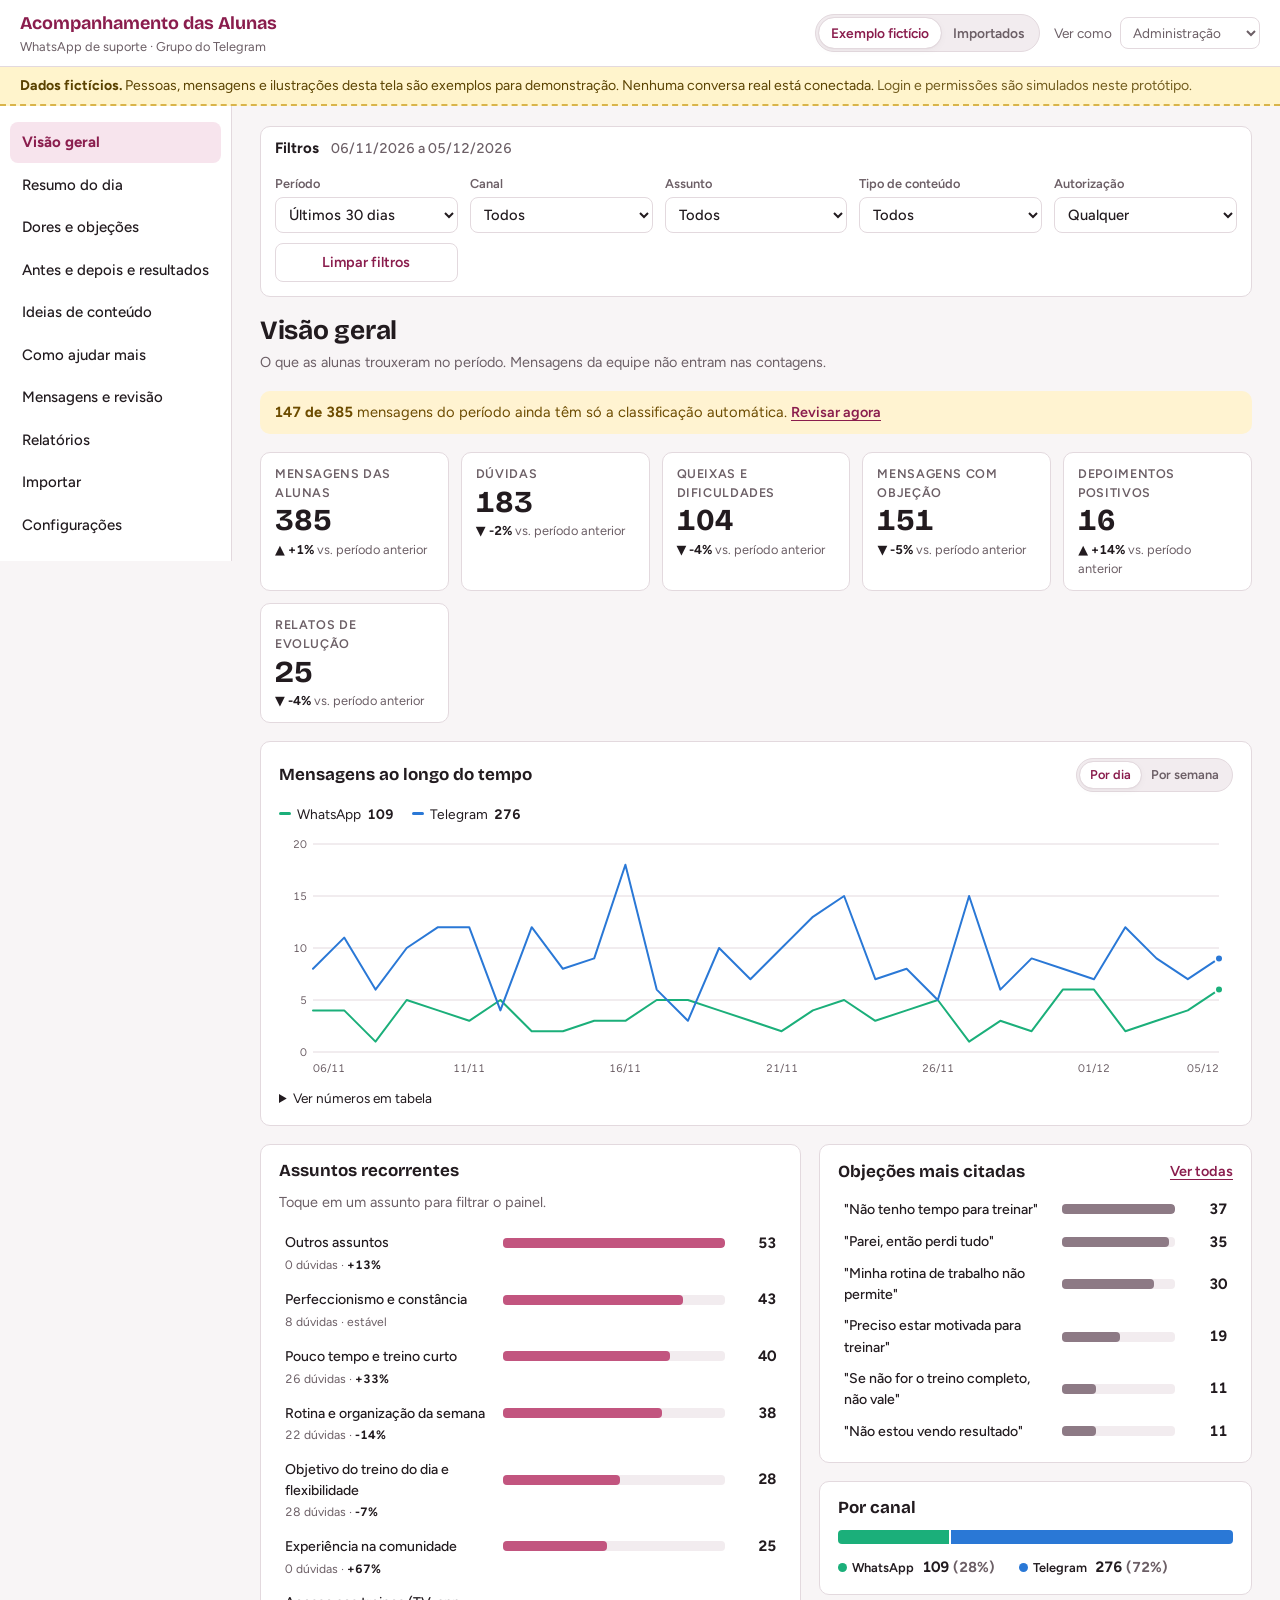
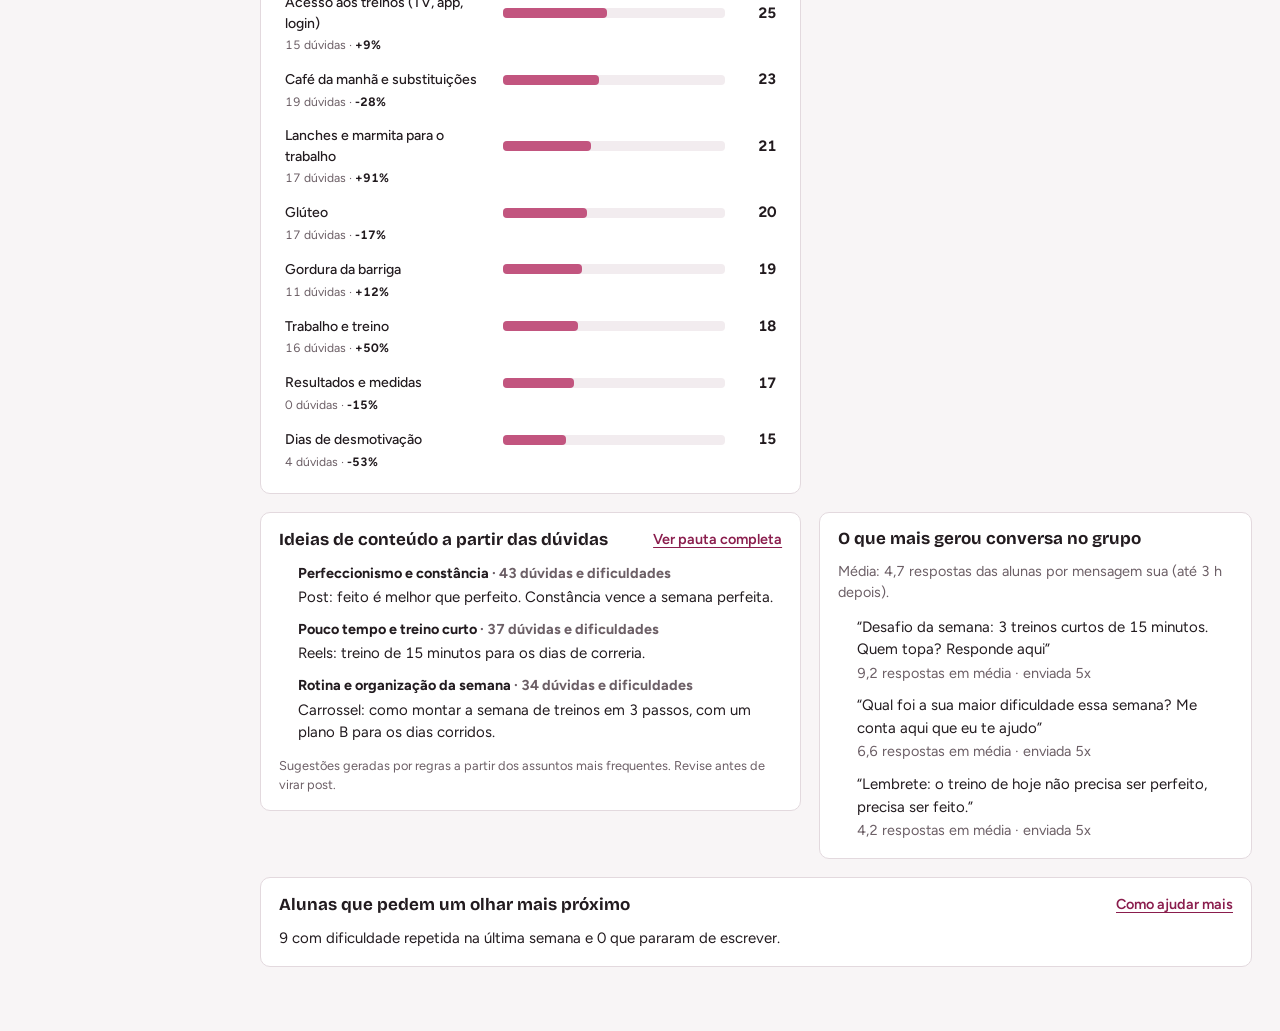
==== commit 45f07521: "Reorienta o painel para organizar e gerar ideias O painel deixa de ser ferramenta de atendimento: sa" ====
--- a/index.html
+++ b/index.html
@@ -50,6 +50,7 @@
 <script src="assets/js/dados-demo.js"></script>
 <script src="assets/js/grafico.js"></script>
 <script src="assets/js/pauta.js"></script>
+<script src="assets/js/analise.js"></script>
 <script src="assets/js/app.js"></script>
 </body>
 </html>
--- a/assets/css/painel.css
+++ b/assets/css/painel.css
@@ -337,8 +337,15 @@
 .sinais { list-style: none; margin: 0; padding: 0; display: grid; grid-template-columns: repeat(auto-fill, minmax(260px, 1fr)); gap: 10px; }
 .sinais li { border: 1px solid var(--line); border-radius: 8px; padding: 10px 12px; display: flex; flex-direction: column; gap: 4px; }
 .sinal-tag { align-self: flex-start; font-size: 0.72rem; font-weight: 700; text-transform: uppercase; letter-spacing: 0.04em; padding: 1px 8px; border-radius: 4px; }
-.sinal-bloqueio .sinal-tag { background: var(--crit-soft); color: var(--crit); }
+.sinal-dificuldade .sinal-tag { background: var(--crit-soft); color: var(--crit); }
 .sinal-sumiu .sinal-tag { background: var(--warn-soft); color: var(--warn-ink); }
+.sinal-convite .sinal-tag { background: var(--accent-soft); color: var(--accent-ink); }
+.objecao { padding: 6px 0 6px 12px; border-left: 2px solid var(--accent); display: flex; flex-direction: column; gap: 3px; margin-bottom: 10px; }
+.objecao-nome { font-weight: 700; }
+.quebra { background: var(--accent-soft); border-radius: 8px; padding: 8px 10px; display: flex; flex-direction: column; gap: 2px; }
+.quebra-rot { font-size: 0.72rem; text-transform: uppercase; letter-spacing: 0.05em; font-weight: 700; color: var(--accent-ink); }
+.chip-obj { background: var(--accent-soft); border-color: transparent; color: var(--accent-ink); }
+.sug .chip { align-self: flex-start; }
 
 /* Importar */
 .passos { margin: 6px 0 4px; padding-left: 1.3rem; display: flex; flex-direction: column; gap: 4px; }
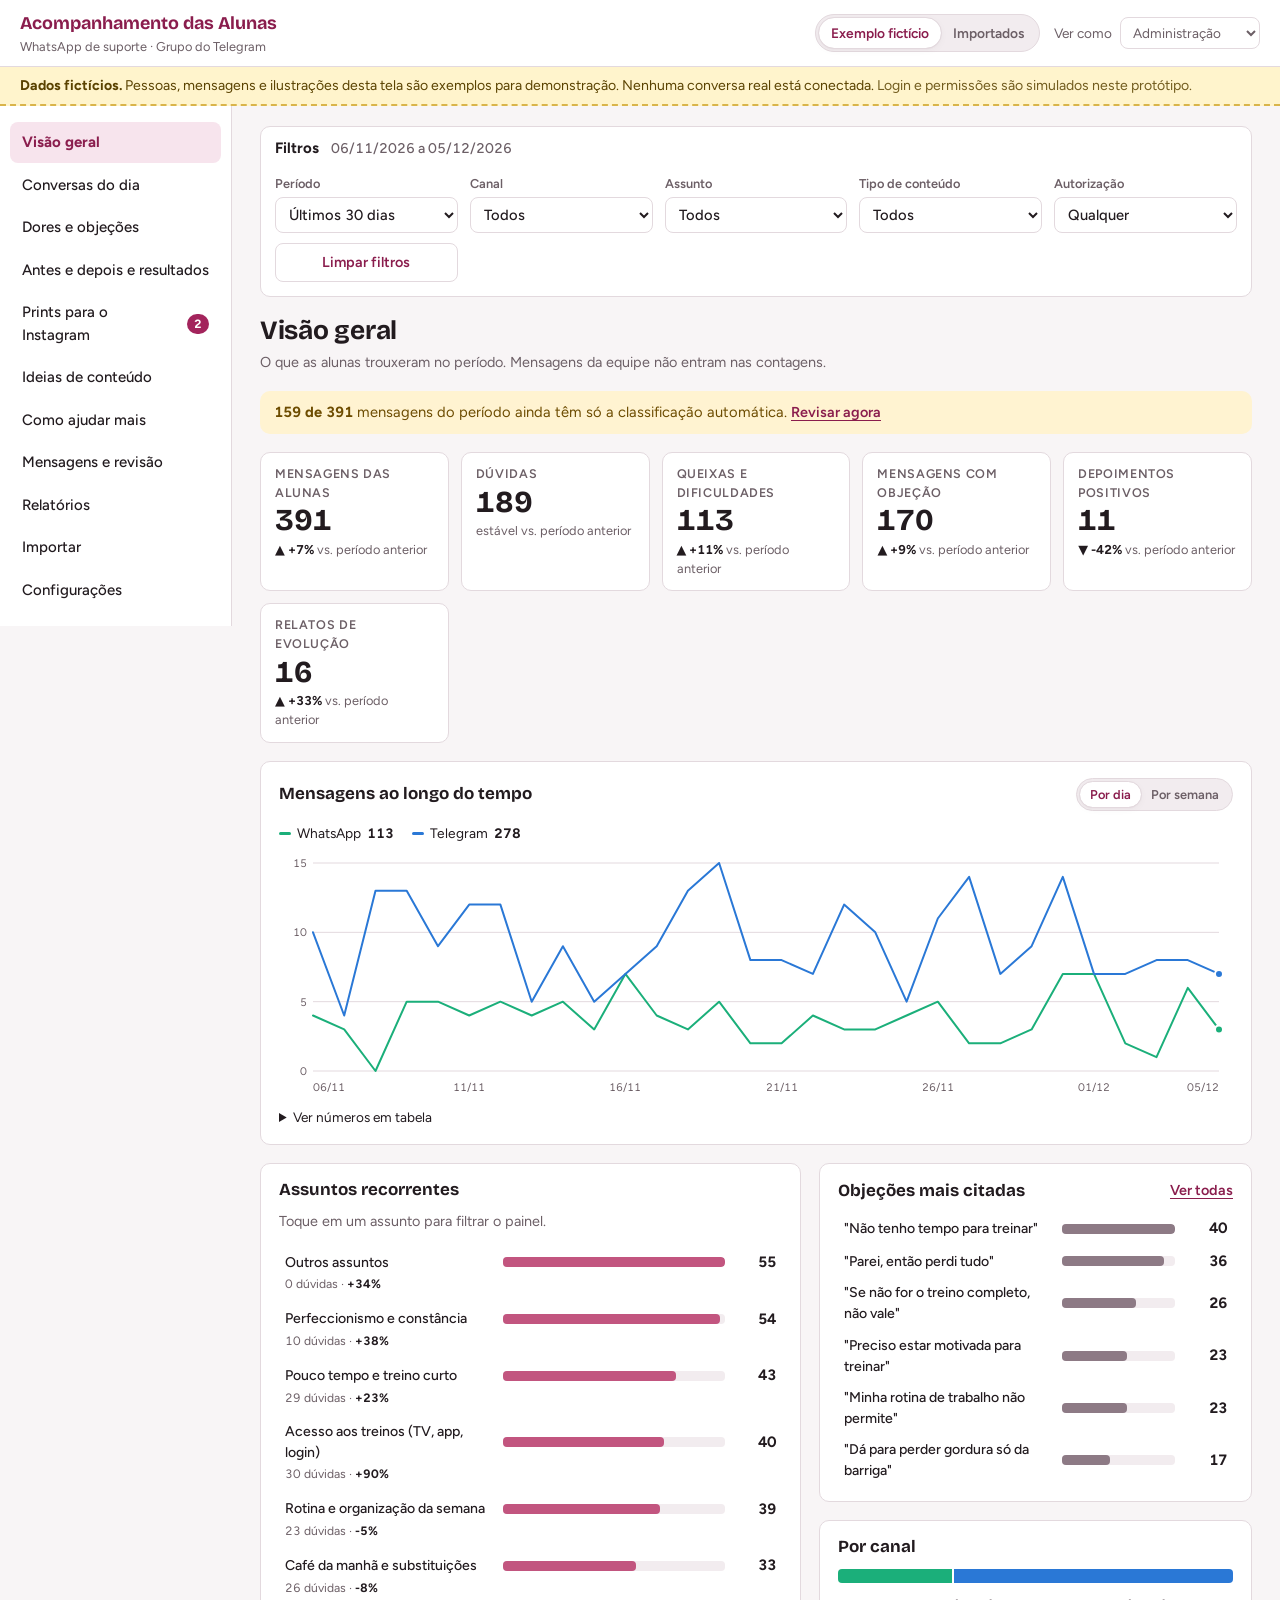
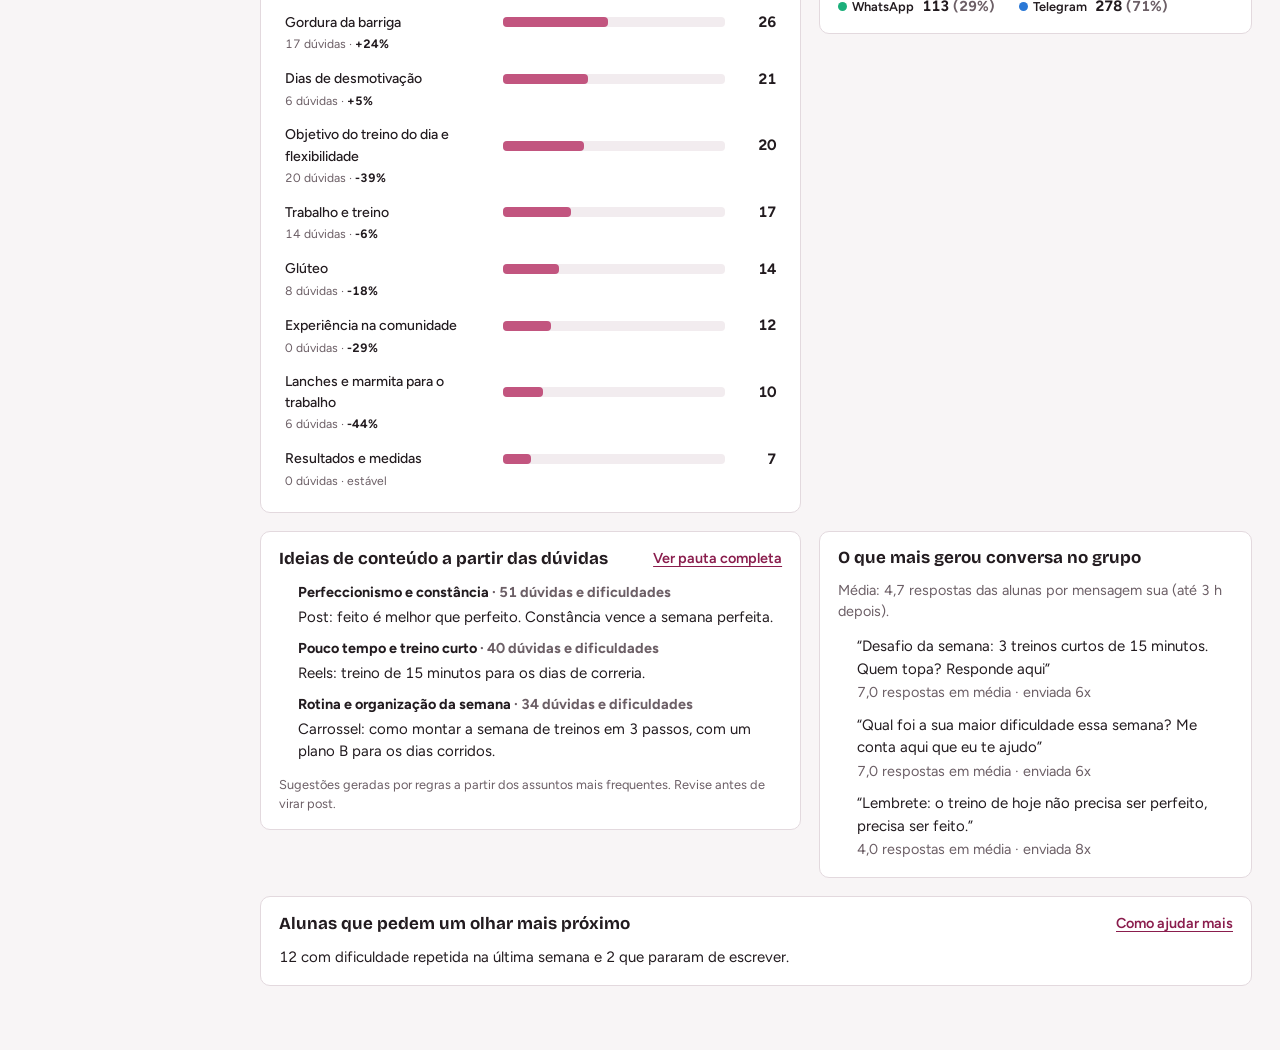
==== commit 19ef2480: "Adiciona conversas do dia e prints para o Instagram Conversas do dia: assunto do dia, quem perguntou" ====
--- a/index.html
+++ b/index.html
@@ -43,10 +43,13 @@
 <div id="modal" class="modal" hidden></div>
 <div id="aviso" class="aviso" role="status" aria-live="polite" hidden></div>
 <noscript><p class="faixa">Este painel precisa de JavaScript ativado no navegador.</p></noscript>
+<!-- JSZip 3.10.1 (licença MIT): gera o .zip do pacote de prints, inclusive sem internet. -->
+<script src="assets/vendor/jszip-3.10.1.min.js"></script>
 <script src="assets/js/util.js"></script>
 <script src="assets/js/classificador.js"></script>
 <script src="assets/js/privacidade.js"></script>
 <script src="assets/js/importadores.js"></script>
+<script src="assets/js/prints.js"></script>
 <script src="assets/js/dados-demo.js"></script>
 <script src="assets/js/grafico.js"></script>
 <script src="assets/js/pauta.js"></script>
--- a/assets/css/painel.css
+++ b/assets/css/painel.css
@@ -347,6 +347,43 @@
 .chip-obj { background: var(--accent-soft); border-color: transparent; color: var(--accent-ink); }
 .sug .chip { align-self: flex-start; }
 
+/* Conversas do dia */
+.assunto-dia { background: var(--accent-soft); border-radius: var(--raio); padding: 14px 18px; display: flex; flex-direction: column; gap: 4px; }
+.assunto-nome { font-family: var(--f-display); font-size: 1.5rem; font-weight: 700; color: var(--accent-ink); line-height: 1.2; }
+.qa .resposta { border-left: 2px solid var(--tg); background: var(--surface-2); border-radius: 0 8px 8px 0; padding: 8px 12px; display: flex; flex-direction: column; gap: 2px; }
+.resp-rot { font-size: 0.78rem; font-weight: 600; color: var(--muted); }
+.qa .resposta p { overflow-wrap: anywhere; }
+.sem-resp { font-size: 0.85rem; color: var(--muted); font-style: italic; }
+.resp-rel { color: var(--fg); }
+
+/* Fotos e prints */
+.foto-lados { display: grid; grid-template-columns: repeat(auto-fit, minmax(0, 1fr)); gap: 8px; padding: 10px; background: var(--surface-2); }
+.foto-lado { margin: 0; display: flex; flex-direction: column; gap: 6px; min-width: 0; }
+.foto-lado img { width: 100%; aspect-ratio: 3 / 4; max-width: 100%; object-fit: cover; border-radius: 6px; display: block; }
+.foto-lado .trava-img { aspect-ratio: 3 / 4; max-width: 100%; display: flex; align-items: center; justify-content: center; border: 1px dashed var(--line); border-radius: 6px; }
+.foto-lado figcaption { font-size: 0.78rem; color: var(--muted); }
+.fluxo { list-style: none; margin: 0; padding: 0; display: grid; grid-template-columns: repeat(auto-fit, minmax(180px, 1fr)); gap: 10px; counter-reset: passo; }
+.fluxo li { counter-increment: passo; background: var(--surface); border: 1px solid var(--line); border-radius: var(--raio); padding: 10px 12px; display: flex; flex-direction: column; gap: 2px; font-size: 0.86rem; }
+.fluxo li::before { content: counter(passo); font-family: var(--f-display); font-weight: 700; color: var(--accent-ink); font-size: 1.2rem; }
+.fluxo span { color: var(--muted); }
+.prontos { display: flex; flex-direction: column; gap: 8px; }
+.pronto { display: flex; flex-wrap: wrap; align-items: center; gap: 8px 12px; padding: 8px 0; border-bottom: 1px solid var(--line); }
+.pronto > span:nth-child(2) { flex: 1 1 220px; min-width: 0; overflow-wrap: anywhere; }
+.prints { display: grid; grid-template-columns: repeat(auto-fill, minmax(240px, 1fr)); gap: 16px; }
+.print-card { background: var(--surface); border: 1px solid var(--line); border-radius: var(--raio); overflow: hidden; display: flex; flex-direction: column; }
+.print-invalido { border-color: var(--crit); }
+.print-img { display: block; width: 100%; max-width: 100%; padding: 0; border: 0; background: var(--surface-2); cursor: zoom-in; }
+.print-img img { width: 100%; height: 100%; object-fit: contain; display: block; }
+.st-print { font-size: 0.74rem; font-weight: 700; padding: 2px 8px; border-radius: 999px; }
+.st-aguardando { background: var(--warn-soft); color: var(--warn-ink); }
+.st-ajuste { background: var(--crit-soft); color: var(--crit); }
+.st-aprovado { background: var(--good-soft); color: var(--good); }
+.nota-input { padding: 5px 8px; border: 1px solid var(--line); border-radius: 8px; background: var(--surface); color: var(--fg); min-width: 0; flex: 1 1 140px; }
+.compositor { display: grid; grid-template-columns: minmax(0, 300px) minmax(0, 1fr); gap: 18px; align-items: start; }
+.cp-controles { display: flex; flex-direction: column; gap: 10px; }
+.cp-previa img { max-width: 100%; max-height: 70vh; display: block; margin: 0 auto; border: 1px solid var(--line); border-radius: 8px; }
+.modal-ver img { max-width: 100%; max-height: 80vh; display: block; margin: 0 auto; }
+
 /* Importar */
 .passos { margin: 6px 0 4px; padding-left: 1.3rem; display: flex; flex-direction: column; gap: 4px; }
 details summary { cursor: pointer; }
@@ -415,7 +452,8 @@
   .item-topo time { margin-left: 0; flex-basis: 100%; }
   .item-acoes .campo, .form-aut .campo, .linha-controles .campo { flex: 1 1 100%; }
   .restrito dl div, .pauta-campos div { grid-template-columns: minmax(0, 1fr); gap: 0; }
-  .grupos, .galeria { grid-template-columns: minmax(0, 1fr); }
+  .grupos, .galeria, .prints { grid-template-columns: minmax(0, 1fr); }
+  .compositor { grid-template-columns: minmax(0, 1fr); }
   .topo-controles { width: 100%; justify-content: space-between; }
 }
 @media (prefers-reduced-motion: reduce) {
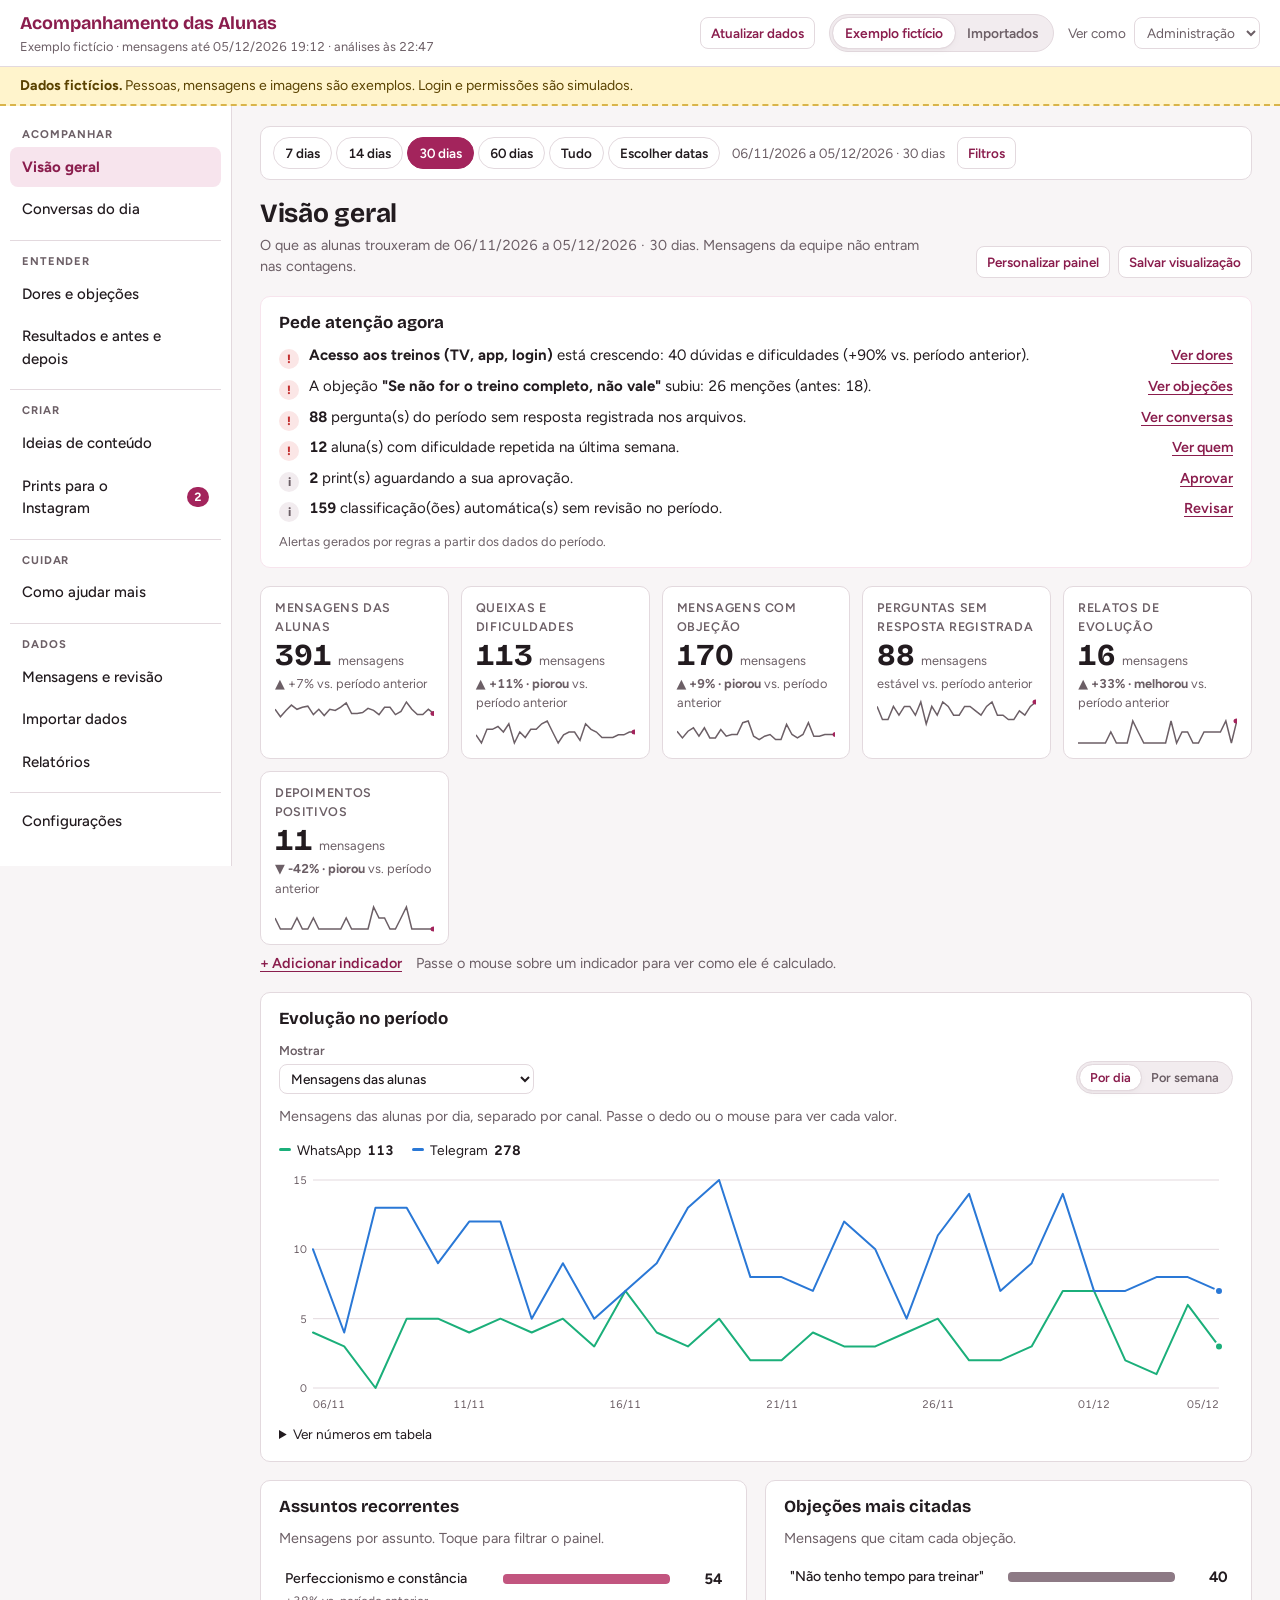
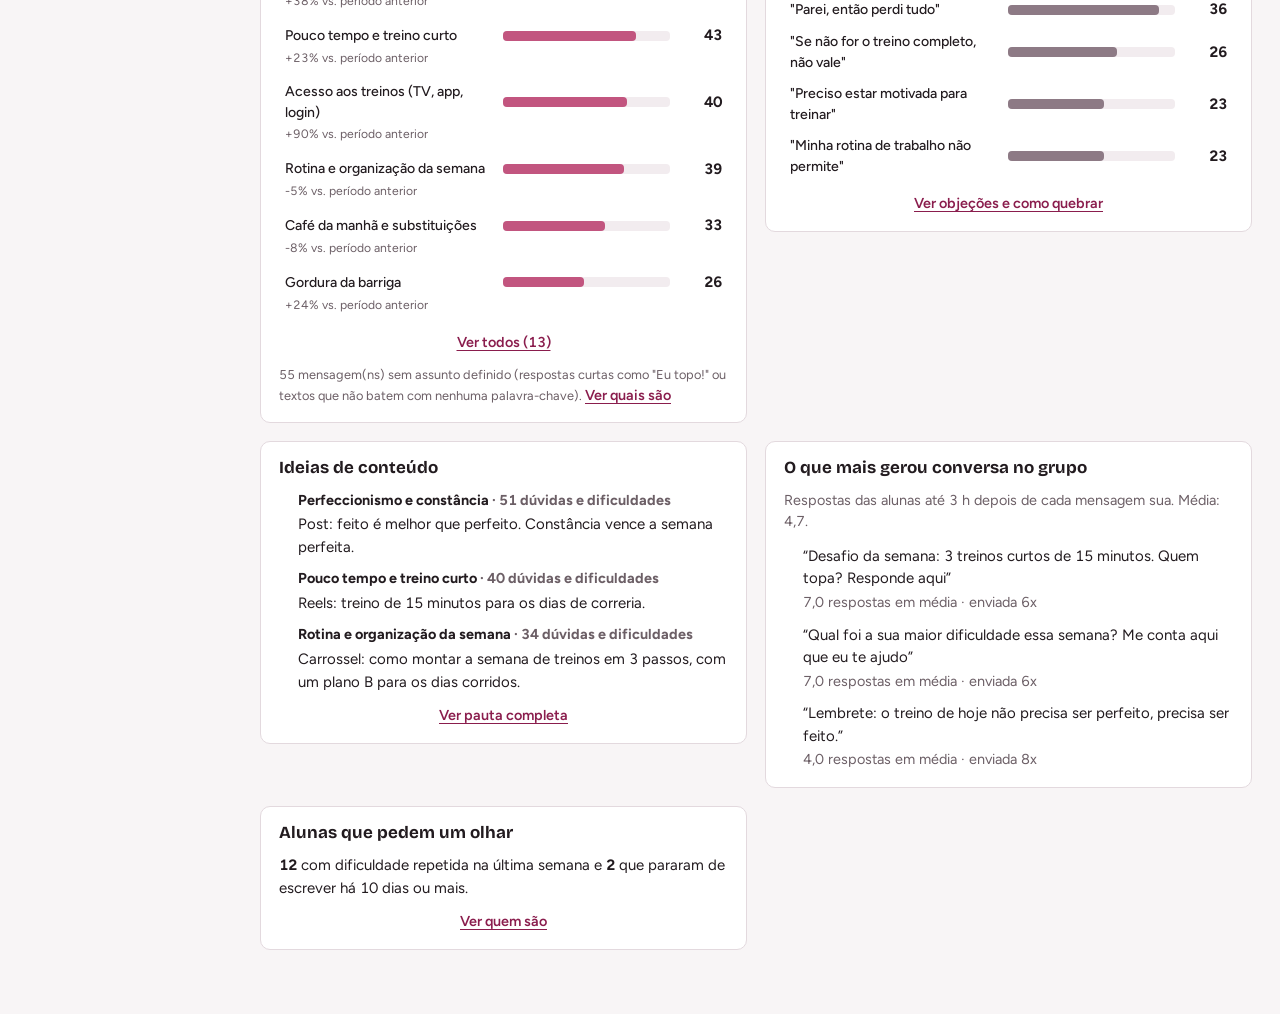
==== commit 4678283b: "Revisão de usabilidade: navegação, filtros, visão geral e personalização Menu agrupado (botão Menu n" ====
--- a/index.html
+++ b/index.html
@@ -13,11 +13,13 @@
 <body>
 <a class="pular" href="#conteudo">Pular para o conteúdo</a>
 <header class="topo">
+  <button type="button" class="menu-btn" id="menu-btn" data-acao="menu" aria-expanded="false" aria-controls="nav"><span aria-hidden="true">☰</span> <span class="menu-atual">Menu</span></button>
   <div class="marca">
     <span class="marca-titulo">Acompanhamento das Alunas</span>
-    <span class="marca-sub">WhatsApp de suporte · Grupo do Telegram</span>
+    <span class="marca-sub" id="status-dados" aria-live="polite"></span>
   </div>
   <div class="topo-controles">
+    <button type="button" class="btn btn-sec btn-peq" data-acao="atualizar" title="Mostra até quando vão os dados, recalcula as análises e leva para importar o arquivo mais novo">Atualizar dados</button>
     <div class="seg" role="group" aria-label="Fonte dos dados">
       <button type="button" data-acao="modo" data-v="demo" aria-pressed="true">Exemplo fictício</button>
       <button type="button" data-acao="modo" data-v="import" aria-pressed="false">Importados</button>
@@ -25,7 +27,7 @@
     <label class="papel"><span>Ver como</span>
       <select id="papel" data-mudar="papel">
         <option value="leitura">Leitura</option>
-        <option value="edicao">Suporte (edição)</option>
+        <option value="edicao">Edição</option>
         <option value="exportacao">Exportação</option>
         <option value="admin" selected>Administração</option>
       </select>
--- a/assets/css/painel.css
+++ b/assets/css/painel.css
@@ -97,6 +97,10 @@
 .seg button[aria-pressed="true"] { background: var(--surface); color: var(--accent-ink); box-shadow: var(--sombra); outline: 1px solid var(--line); }
 .seg-peq button { padding: 3px 10px; font-size: 0.8rem; }
 
+/* Botão de menu (só no celular) */
+.menu-btn { display: none; align-items: center; gap: 6px; border: 1px solid var(--line); background: var(--surface); color: var(--fg); border-radius: 8px; padding: 6px 10px; font-weight: 600; cursor: pointer; max-width: 60vw; }
+.menu-atual { overflow: hidden; text-overflow: ellipsis; white-space: nowrap; }
+
 /* Faixa de aviso: sempre visível, deixa claro o tipo de dado */
 .faixa { padding: 8px 20px; font-size: 0.88rem; border-bottom: 1px solid var(--line); }
 .faixa-demo {
@@ -119,6 +123,9 @@
   cursor: pointer; color: var(--fg); font-weight: 500;
 }
 .nav-item:hover { background: var(--surface-2); }
+.nav-grupo { display: flex; flex-direction: column; gap: 2px; padding-bottom: 8px; }
+.nav-grupo + .nav-grupo { border-top: 1px solid var(--line); padding-top: 8px; }
+.nav-titulo { font-size: 0.7rem; text-transform: uppercase; letter-spacing: 0.08em; color: var(--muted); font-weight: 700; padding: 4px 12px 2px; }
 .nav-item[aria-current="page"] { background: var(--accent-soft); color: var(--accent-ink); font-weight: 700; }
 .nav-cont { background: var(--accent); color: var(--on-accent); border-radius: 999px; font-size: 0.75rem; padding: 1px 7px; font-weight: 700; }
 .principal { min-width: 0; padding: 20px 28px 64px; display: flex; flex-direction: column; gap: 18px; }
@@ -126,6 +133,17 @@
 #aba { display: flex; flex-direction: column; gap: 18px; min-width: 0; }
 
 .cabeca-aba { display: flex; flex-direction: column; gap: 6px; max-width: 68ch; }
+
+/* Barra de filtros */
+.barra-filtros { display: flex; flex-wrap: wrap; align-items: center; gap: 8px 12px; background: var(--surface); border: 1px solid var(--line); border-radius: var(--raio); padding: 10px 12px; }
+.periodos { display: flex; gap: 4px; overflow-x: auto; max-width: 100%; scrollbar-width: none; }
+.chip-periodo { border: 1px solid var(--line); background: var(--surface); color: var(--fg); border-radius: 999px; padding: 5px 11px; font-size: 0.84rem; font-weight: 600; cursor: pointer; white-space: nowrap; }
+.chip-periodo[aria-pressed="true"] { background: var(--accent); border-color: var(--accent); color: var(--on-accent); }
+.periodo-txt { font-size: 0.84rem; color: var(--muted); }
+.datas { display: flex; gap: 8px; }
+.filtros-ativos { display: flex; flex-wrap: wrap; gap: 6px; align-items: center; flex-basis: 100%; }
+.chip-filtro { border: 1px solid transparent; background: var(--accent-soft); color: var(--accent-ink); border-radius: 999px; padding: 3px 10px; font-size: 0.8rem; font-weight: 600; cursor: pointer; }
+.filtros-mais { flex-basis: 100%; display: grid; grid-template-columns: repeat(auto-fill, minmax(180px, 1fr)); gap: 10px; padding-top: 6px; border-top: 1px dashed var(--line); }
 
 /* Filtros */
 .filtros { background: var(--surface); border: 1px solid var(--line); border-radius: var(--raio); }
@@ -176,6 +194,44 @@
 .card-topo { display: flex; flex-wrap: wrap; align-items: center; justify-content: space-between; gap: 8px; }
 .duas { display: grid; grid-template-columns: minmax(0, 1.25fr) minmax(0, 1fr); gap: 18px; align-items: start; }
 .pilha { display: flex; flex-direction: column; gap: 18px; min-width: 0; }
+
+/* Visão geral */
+.cabeca-linha { max-width: none; flex-direction: row; flex-wrap: wrap; justify-content: space-between; align-items: flex-end; gap: 10px 16px; }
+.cabeca-linha > div:first-child { max-width: 68ch; display: flex; flex-direction: column; gap: 6px; }
+.ferramentas { display: flex; flex-wrap: wrap; gap: 8px; align-items: flex-end; }
+.secoes-visao { display: grid; grid-template-columns: repeat(2, minmax(0, 1fr)); gap: 18px; align-items: start; }
+.secao-cheia { grid-column: 1 / -1; min-width: 0; }
+.card-alertas { border-color: var(--accent-soft); }
+.alertas { list-style: none; margin: 0; padding: 0; display: flex; flex-direction: column; gap: 8px; }
+.alerta { display: grid; grid-template-columns: auto minmax(0, 1fr) auto; gap: 10px; align-items: baseline; }
+.alerta-icone { width: 20px; height: 20px; border-radius: 50%; display: inline-flex; align-items: center; justify-content: center; font-size: 0.75rem; font-weight: 800; transform: translateY(3px); }
+.alerta-atencao .alerta-icone { background: var(--crit-soft); color: var(--crit); }
+.alerta-info .alerta-icone { background: var(--surface-2); color: var(--muted); }
+.grafico-ctrl { display: flex; flex-wrap: wrap; gap: 10px; align-items: flex-end; justify-content: space-between; }
+.kpi-linha { display: flex; align-items: baseline; gap: 6px; }
+.kpi-un { font-size: 0.8rem; color: var(--muted); }
+.var-bom { color: var(--good); font-weight: 700; }
+.var-ruim { color: var(--crit); font-weight: 700; }
+.spark { width: 100%; height: 28px; margin-top: 4px; display: block; }
+.kpi-rodape { display: flex; flex-wrap: wrap; gap: 6px 14px; align-items: baseline; margin-top: 8px; }
+.kpi-add { border-style: dashed; background: transparent; color: var(--accent-ink); font-weight: 700; cursor: pointer; align-items: center; justify-content: center; flex-direction: row; gap: 6px; min-height: 96px; font: inherit; font-weight: 700; }
+.kpi-add:hover { background: var(--accent-soft); }
+
+/* Janelas de personalização */
+.modal-estreito { width: min(720px, 100%); }
+.modal-caixa h3 { margin-top: 6px; }
+.lista-ordem { list-style: none; margin: 0; padding: 0; display: flex; flex-direction: column; gap: 6px; }
+.lista-ordem li { display: flex; flex-wrap: wrap; align-items: center; gap: 8px; padding: 8px 10px; border: 1px solid var(--line); border-radius: 8px; }
+.lista-ordem li > span:first-child, .lista-ordem li > label { flex: 1 1 220px; min-width: 0; }
+.ordem { display: inline-flex; gap: 4px; }
+.btn-icone { padding: 3px 9px; font-size: 0.9rem; line-height: 1.2; }
+.rodape-modal { display: flex; flex-wrap: wrap; gap: 8px; align-items: center; justify-content: flex-end; border-top: 1px solid var(--line); padding-top: 12px; }
+.status-lista { margin: 0; display: grid; gap: 4px; }
+.status-lista div { display: grid; grid-template-columns: 12rem minmax(0, 1fr); gap: 10px; }
+.status-lista dt { color: var(--muted); font-size: 0.88rem; }
+.status-lista dd { margin: 0; font-weight: 600; }
+.acoes-explicadas { list-style: none; margin: 0; padding: 0; display: flex; flex-direction: column; gap: 10px; }
+.acoes-explicadas li { display: grid; grid-template-columns: auto minmax(0, 1fr); gap: 4px 12px; align-items: start; }
 
 /* Números */
 .kpis { display: grid; grid-template-columns: repeat(auto-fit, minmax(160px, 1fr)); gap: 12px; }
@@ -433,11 +489,10 @@
 /* Celular e telas estreitas */
 @media (max-width: 900px) {
   .casca { grid-template-columns: minmax(0, 1fr); }
-  .nav {
-    position: static; flex-direction: row; overflow-x: auto; max-height: none; border-right: 0; border-bottom: 1px solid var(--line);
-    padding: 8px 12px; gap: 4px; scrollbar-width: thin;
-  }
-  .nav-item { white-space: nowrap; padding: 7px 12px; flex: 0 0 auto; }
+  .menu-btn { display: inline-flex; }
+  .nav { display: none; position: static; max-height: none; border-right: 0; border-bottom: 1px solid var(--line); padding: 8px 12px; }
+  .nav.aberto { display: flex; }
+  .secoes-visao { grid-template-columns: minmax(0, 1fr); }
   .principal { padding: 16px 16px 56px; }
   .duas { grid-template-columns: minmax(0, 1fr); }
   .topo { padding: 10px 16px; position: static; }
@@ -455,6 +510,12 @@
   .grupos, .galeria, .prints { grid-template-columns: minmax(0, 1fr); }
   .compositor { grid-template-columns: minmax(0, 1fr); }
   .topo-controles { width: 100%; justify-content: space-between; }
+  .marca { order: 3; flex-basis: 100%; }
+  .marca-titulo { font-size: 1rem; }
+  .status-lista div, .acoes-explicadas li { grid-template-columns: minmax(0, 1fr); }
+  .alerta { grid-template-columns: auto minmax(0, 1fr); }
+  .alerta .link { grid-column: 2; justify-self: start; }
+  .faixa { font-size: 0.8rem; }
 }
 @media (prefers-reduced-motion: reduce) {
   * { transition: none !important; animation: none !important; }
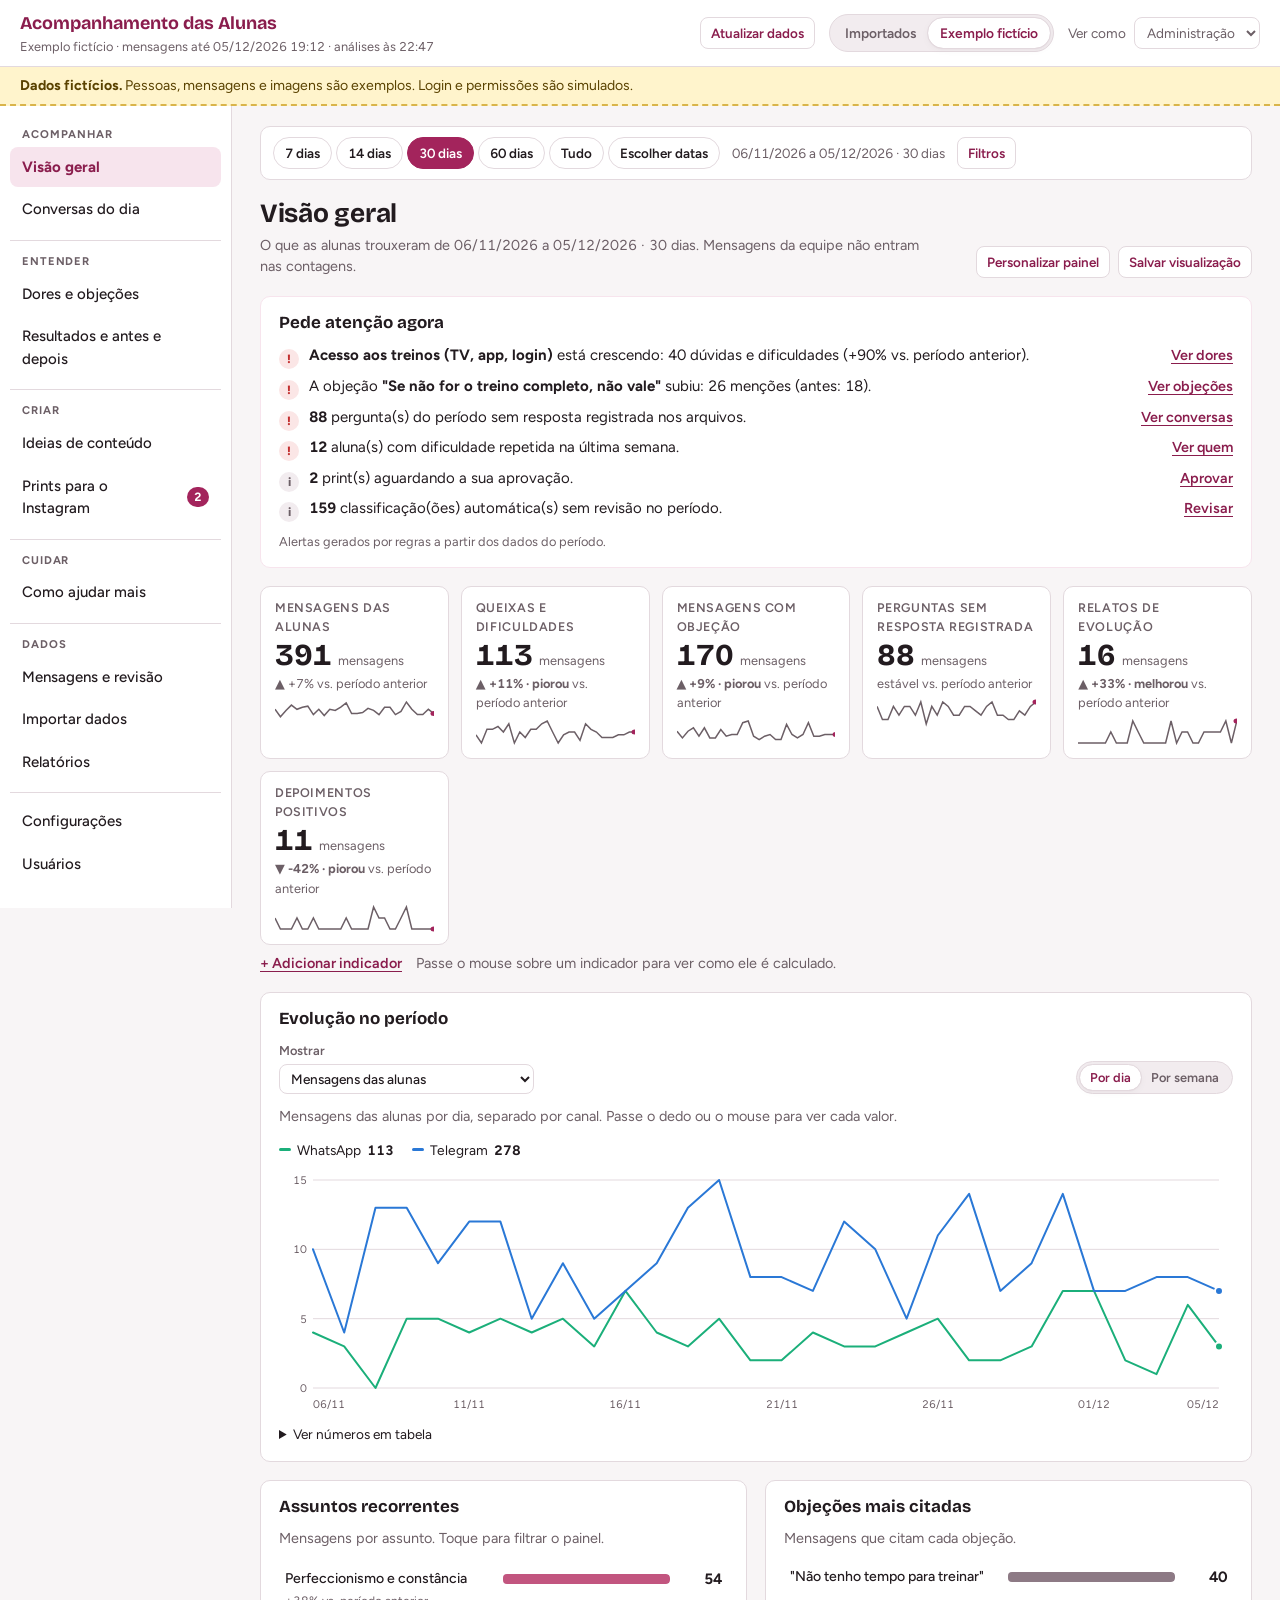
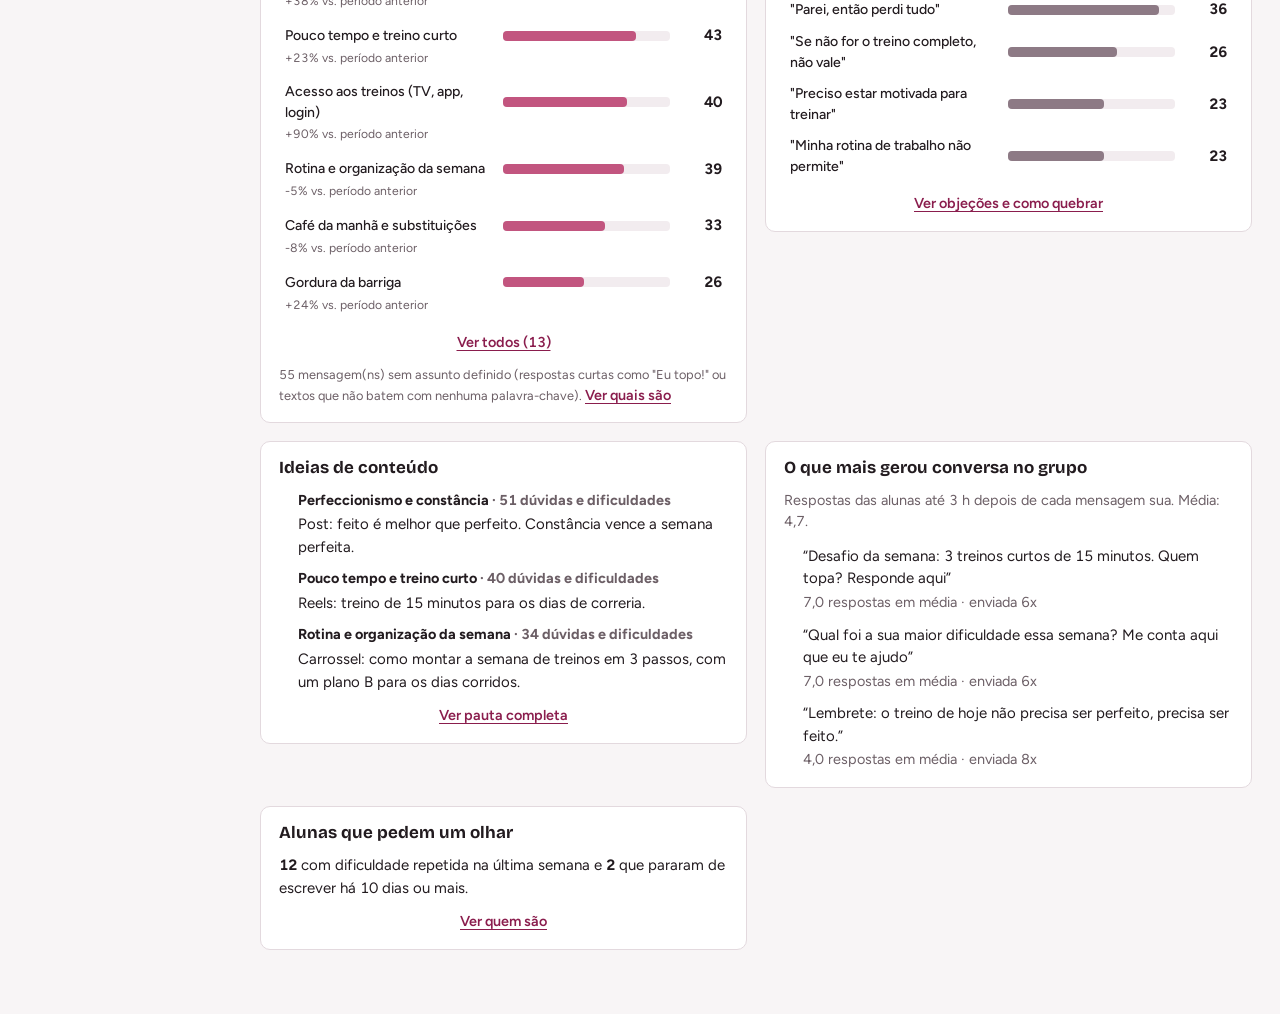
==== commit 6baf022e: "Painel online: login, aba Usuários e mensagens do Telegram ao vivo - Login com e-mail e senha (Supab" ====
--- a/index.html
+++ b/index.html
@@ -11,6 +11,7 @@
 <link rel="stylesheet" href="assets/css/painel.css">
 </head>
 <body>
+<div id="entrada" class="entrada" hidden></div>
 <a class="pular" href="#conteudo">Pular para o conteúdo</a>
 <header class="topo">
   <button type="button" class="menu-btn" id="menu-btn" data-acao="menu" aria-expanded="false" aria-controls="nav"><span aria-hidden="true">☰</span> <span class="menu-atual">Menu</span></button>
@@ -21,10 +22,12 @@
   <div class="topo-controles">
     <button type="button" class="btn btn-sec btn-peq" data-acao="atualizar" title="Mostra até quando vão os dados, recalcula as análises e leva para importar o arquivo mais novo">Atualizar dados</button>
     <div class="seg" role="group" aria-label="Fonte dos dados">
+      <button type="button" data-acao="modo" data-v="nuvem" aria-pressed="false" hidden>Ao vivo</button>
+      <button type="button" data-acao="modo" data-v="import" aria-pressed="false">Importados</button>
       <button type="button" data-acao="modo" data-v="demo" aria-pressed="true">Exemplo fictício</button>
-      <button type="button" data-acao="modo" data-v="import" aria-pressed="false">Importados</button>
     </div>
-    <label class="papel"><span>Ver como</span>
+    <div class="conta" id="conta" hidden><span class="conta-nome"></span> <button type="button" class="btn btn-sec btn-peq" data-acao="sair">Sair</button></div>
+    <label class="papel" id="papel-rotulo"><span>Ver como</span>
       <select id="papel" data-mudar="papel">
         <option value="leitura">Leitura</option>
         <option value="edicao">Edição</option>
@@ -47,6 +50,10 @@
 <noscript><p class="faixa">Este painel precisa de JavaScript ativado no navegador.</p></noscript>
 <!-- JSZip 3.10.1 (licença MIT): gera o .zip do pacote de prints, inclusive sem internet. -->
 <script src="assets/vendor/jszip-3.10.1.min.js"></script>
+<!-- Supabase JS 2.45.4 (licença MIT): login e leitura dos dados no painel publicado. -->
+<script src="assets/vendor/supabase-js-2.45.4.min.js"></script>
+<!-- config.js só existe no painel publicado (endereço do servidor e chave pública). Sem ele, o painel abre como protótipo. -->
+<script src="assets/js/config.js"></script>
 <script src="assets/js/util.js"></script>
 <script src="assets/js/classificador.js"></script>
 <script src="assets/js/privacidade.js"></script>
@@ -56,6 +63,7 @@
 <script src="assets/js/grafico.js"></script>
 <script src="assets/js/pauta.js"></script>
 <script src="assets/js/analise.js"></script>
+<script src="assets/js/nuvem.js"></script>
 <script src="assets/js/app.js"></script>
 </body>
 </html>
--- a/assets/css/painel.css
+++ b/assets/css/painel.css
@@ -25,6 +25,8 @@
   --demo-line: #d9b44a;
   --imp-bg: #e3eefb;
   --imp-ink: #163e6e;
+  --vivo-bg: #e2f4ea;
+  --vivo-ink: #0f5132;
   --sombra: 0 1px 2px rgba(60, 20, 40, 0.06), 0 2px 8px rgba(60, 20, 40, 0.04);
   --f-display: "Bricolage Grotesque", "Segoe UI", system-ui, sans-serif;
   --f-corpo: "Figtree", "Segoe UI", system-ui, -apple-system, sans-serif;
@@ -38,7 +40,7 @@
     --accent: #e67aa8; --accent-ink: #f09bbf; --accent-soft: #3b2130; --on-accent: #1a0c13;
     --wa: #199e70; --tg: #3987e5; --bar: #d56b94; --bar-2: #8f7f88;
     --good: #4cc44c; --good-soft: #1d3a1d; --warn-soft: #3a2f10; --warn-ink: #ffd98a; --crit: #ff7b7b; --crit-soft: #3d1c1c;
-    --demo-bg: #3a3005; --demo-ink: #ffe08a; --demo-line: #8a7020; --imp-bg: #13263d; --imp-ink: #b9d6fb;
+    --demo-bg: #3a3005; --demo-ink: #ffe08a; --demo-line: #8a7020; --imp-bg: #13263d; --imp-ink: #b9d6fb; --vivo-bg: #10301f; --vivo-ink: #a6e3c0;
     --sombra: none;
     color-scheme: dark;
   }
@@ -48,7 +50,7 @@
   --accent: #e67aa8; --accent-ink: #f09bbf; --accent-soft: #3b2130; --on-accent: #1a0c13;
   --wa: #199e70; --tg: #3987e5; --bar: #d56b94; --bar-2: #8f7f88;
   --good: #4cc44c; --good-soft: #1d3a1d; --warn-soft: #3a2f10; --warn-ink: #ffd98a; --crit: #ff7b7b; --crit-soft: #3d1c1c;
-  --demo-bg: #3a3005; --demo-ink: #ffe08a; --demo-line: #8a7020; --imp-bg: #13263d; --imp-ink: #b9d6fb;
+  --demo-bg: #3a3005; --demo-ink: #ffe08a; --demo-line: #8a7020; --imp-bg: #13263d; --imp-ink: #b9d6fb; --vivo-bg: #10301f; --vivo-ink: #a6e3c0;
   --sombra: none;
   color-scheme: dark;
 }
@@ -108,6 +110,7 @@
   color: var(--demo-ink); border-bottom: 2px dashed var(--demo-line);
 }
 .faixa-import { background: var(--imp-bg); color: var(--imp-ink); }
+.faixa-nuvem { background: var(--vivo-bg); color: var(--vivo-ink); }
 .faixa-sim { opacity: 0.85; }
 
 /* Casca */
@@ -517,6 +520,46 @@
   .alerta .link { grid-column: 2; justify-self: start; }
   .faixa { font-size: 0.8rem; }
 }
+/* Login (painel publicado) */
+body.sem-login > :not(#entrada):not(script):not(noscript) { display: none !important; }
+.entrada { min-height: 100vh; display: flex; align-items: center; justify-content: center; padding: 24px 16px; background: var(--bg); }
+.entrada-caixa { width: 100%; max-width: 400px; background: var(--surface); border: 1px solid var(--line); border-radius: 14px; padding: 28px 24px; box-shadow: var(--sombra); }
+.entrada-caixa h1 { font-family: var(--f-display); font-size: 1.45rem; margin: 0 0 18px; }
+.entrada-caixa h2 { font-size: 1.1rem; margin: 0 0 6px; }
+.entrada-caixa form { display: flex; flex-direction: column; gap: 12px; }
+.entrada-caixa .campo input { width: 100%; }
+.entrada-caixa .btn { width: 100%; justify-content: center; padding-top: 10px; padding-bottom: 10px; }
+.entrada-marca { margin: 0 0 2px; color: var(--accent-ink); font-weight: 700; font-size: 0.82rem; letter-spacing: 0.06em; text-transform: uppercase; }
+.entrada-erro { margin: 0; padding: 8px 10px; border-radius: 8px; background: var(--crit-soft); color: var(--crit); font-weight: 600; font-size: 0.9rem; }
+.entrada-ok { margin: 0; padding: 8px 10px; border-radius: 8px; background: var(--good-soft); color: var(--good); font-size: 0.9rem; }
+.entrada-links { margin: 14px 0 6px; text-align: center; }
+
+/* Conta no topo */
+.conta { display: flex; align-items: center; gap: 8px; font-size: 0.85rem; color: var(--muted); min-width: 0; }
+.conta-nome { overflow: hidden; text-overflow: ellipsis; white-space: nowrap; max-width: 260px; }
+
+/* Usuários */
+.card-destaque { border: 2px solid var(--accent); }
+.card-destaque input[readonly] { width: 100%; font-family: var(--f-mono); font-size: 0.8rem; }
+.form-usuario { display: flex; flex-wrap: wrap; gap: 12px; margin-bottom: 10px; }
+.form-usuario .campo { flex: 1 1 200px; }
+.paineis-escolha { border: 1px solid var(--line); border-radius: var(--raio); padding: 10px 12px; margin: 0 0 12px; display: flex; flex-wrap: wrap; gap: 8px 18px; }
+.paineis-escolha legend { font-weight: 600; font-size: 0.88rem; padding: 0 4px; }
+.paineis-escolha .nota-peq { flex-basis: 100%; margin: 4px 0 0; }
+.lista-usuarios { list-style: none; margin: 0; padding: 0; display: grid; gap: 10px; }
+.usuario { border: 1px solid var(--line); border-radius: var(--raio); padding: 12px 14px; background: var(--surface); }
+.usuario p { margin: 4px 0; }
+.usuario-off { opacity: 0.7; background: var(--surface-2); }
+.usuario-topo { display: flex; justify-content: space-between; align-items: flex-start; gap: 10px; overflow-wrap: anywhere; }
+.chip-funcao { background: var(--accent-soft); color: var(--accent-ink); border-color: transparent; font-weight: 600; white-space: nowrap; }
+.funcoes { display: grid; gap: 8px; margin: 0; }
+.funcoes div { display: grid; grid-template-columns: 130px 1fr; gap: 10px; }
+.funcoes dt { font-weight: 700; }
+.funcoes dd { margin: 0; color: var(--muted); }
+@media (max-width: 560px) {
+  .funcoes div { grid-template-columns: 1fr; gap: 2px; }
+  .conta-nome { max-width: 150px; }
+}
 @media (prefers-reduced-motion: reduce) {
   * { transition: none !important; animation: none !important; }
 }
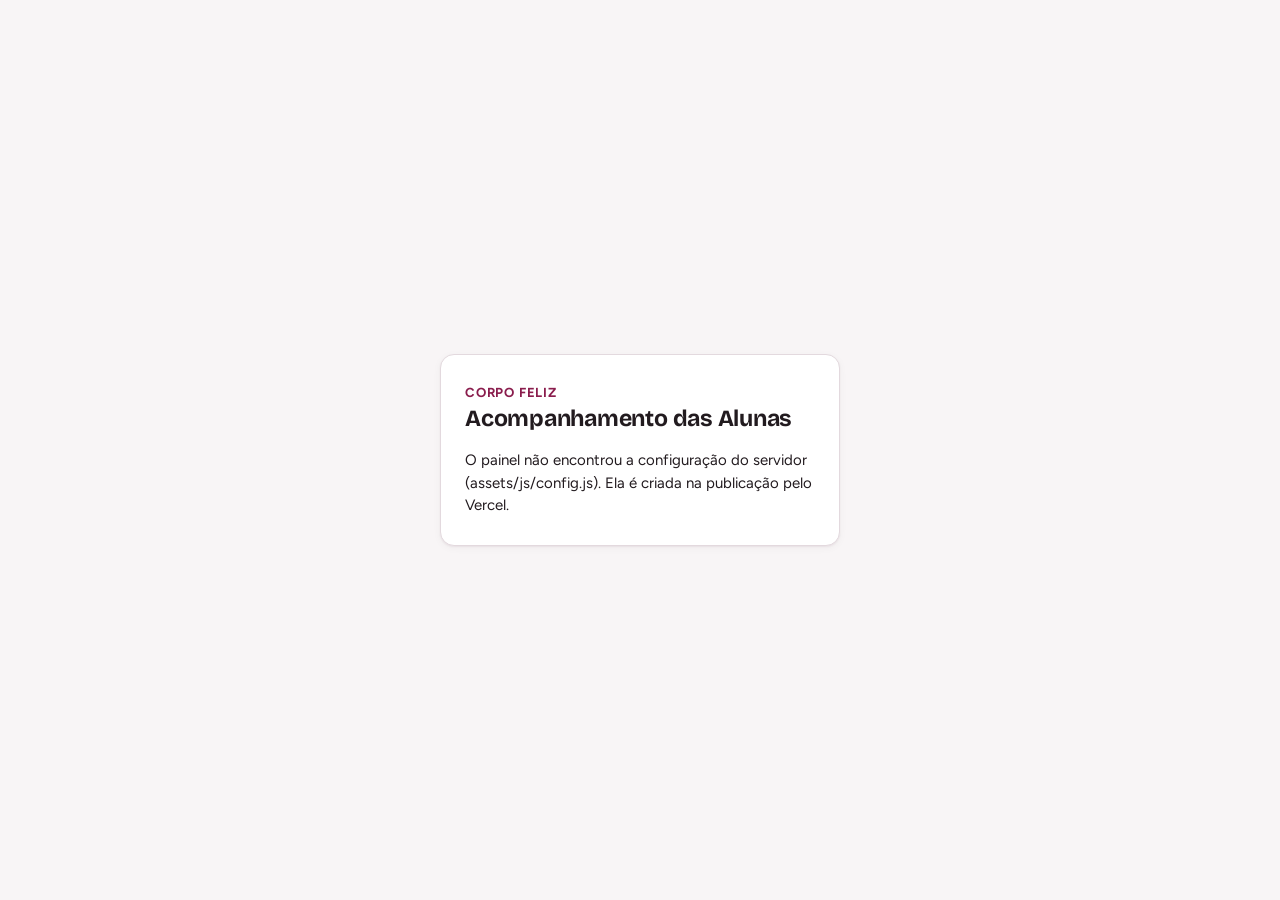
==== commit 777d3d6f: "Remove os modos Exemplo fictício e Importados O painel passa a mostrar só os dados reais do servidor" ====
--- a/index.html
+++ b/index.html
@@ -20,24 +20,11 @@
     <span class="marca-sub" id="status-dados" aria-live="polite"></span>
   </div>
   <div class="topo-controles">
-    <button type="button" class="btn btn-sec btn-peq" data-acao="atualizar" title="Mostra até quando vão os dados, recalcula as análises e leva para importar o arquivo mais novo">Atualizar dados</button>
-    <div class="seg" role="group" aria-label="Fonte dos dados">
-      <button type="button" data-acao="modo" data-v="nuvem" aria-pressed="false" hidden>Ao vivo</button>
-      <button type="button" data-acao="modo" data-v="import" aria-pressed="false">Importados</button>
-      <button type="button" data-acao="modo" data-v="demo" aria-pressed="true">Exemplo fictício</button>
-    </div>
-    <div class="conta" id="conta" hidden><span class="conta-nome"></span> <button type="button" class="btn btn-sec btn-peq" data-acao="sair">Sair</button></div>
-    <label class="papel" id="papel-rotulo"><span>Ver como</span>
-      <select id="papel" data-mudar="papel">
-        <option value="leitura">Leitura</option>
-        <option value="edicao">Edição</option>
-        <option value="exportacao">Exportação</option>
-        <option value="admin" selected>Administração</option>
-      </select>
-    </label>
+    <button type="button" class="btn btn-sec btn-peq" data-acao="atualizar" title="Busca as mensagens novas do servidor e recalcula as análises">Atualizar dados</button>
+    <div class="conta" id="conta" hidden><span class="conta-nome"></span> <button type="button" class="btn btn-sec btn-peq" data-acao="minha-conta">Minha conta</button> <button type="button" class="btn btn-sec btn-peq" data-acao="sair">Sair</button></div>
   </div>
 </header>
-<div id="faixa" class="faixa faixa-demo" role="note"></div>
+<div id="faixa" class="faixa faixa-nuvem" role="note"></div>
 <div class="casca">
   <nav id="nav" class="nav" aria-label="Seções do painel"></nav>
   <main id="conteudo" class="principal" tabindex="-1">
@@ -52,14 +39,12 @@
 <script src="assets/vendor/jszip-3.10.1.min.js"></script>
 <!-- Supabase JS 2.45.4 (licença MIT): login e leitura dos dados no painel publicado. -->
 <script src="assets/vendor/supabase-js-2.45.4.min.js"></script>
-<!-- config.js só existe no painel publicado (endereço do servidor e chave pública). Sem ele, o painel abre como protótipo. -->
+<!-- config.js só existe no painel publicado (endereço do servidor e chave pública). Sem ele, o painel avisa que falta a configuração. -->
 <script src="assets/js/config.js"></script>
 <script src="assets/js/util.js"></script>
 <script src="assets/js/classificador.js"></script>
 <script src="assets/js/privacidade.js"></script>
-<script src="assets/js/importadores.js"></script>
 <script src="assets/js/prints.js"></script>
-<script src="assets/js/dados-demo.js"></script>
 <script src="assets/js/grafico.js"></script>
 <script src="assets/js/pauta.js"></script>
 <script src="assets/js/analise.js"></script>
--- a/assets/css/painel.css
+++ b/assets/css/painel.css
@@ -91,8 +91,6 @@
 .marca-titulo { font-family: var(--f-display); font-weight: 700; font-size: 1.12rem; color: var(--accent-ink); }
 .marca-sub { font-size: 0.8rem; color: var(--muted); }
 .topo-controles { display: flex; flex-wrap: wrap; align-items: center; gap: 10px 14px; }
-.papel { display: flex; align-items: center; gap: 8px; font-size: 0.85rem; color: var(--muted); }
-.papel select { padding: 6px 8px; border-radius: 8px; border: 1px solid var(--line); background: var(--surface); }
 
 .seg { display: inline-flex; border: 1px solid var(--line); border-radius: 999px; padding: 3px; background: var(--surface-2); }
 .seg button { border: 0; background: transparent; padding: 5px 12px; border-radius: 999px; cursor: pointer; font-size: 0.86rem; font-weight: 600; color: var(--muted); }
@@ -105,13 +103,7 @@
 
 /* Faixa de aviso: sempre visível, deixa claro o tipo de dado */
 .faixa { padding: 8px 20px; font-size: 0.88rem; border-bottom: 1px solid var(--line); }
-.faixa-demo {
-  background: repeating-linear-gradient(-45deg, var(--demo-bg) 0 14px, transparent 14px 28px), var(--demo-bg);
-  color: var(--demo-ink); border-bottom: 2px dashed var(--demo-line);
-}
-.faixa-import { background: var(--imp-bg); color: var(--imp-ink); }
 .faixa-nuvem { background: var(--vivo-bg); color: var(--vivo-ink); }
-.faixa-sim { opacity: 0.85; }
 
 /* Casca */
 .casca { display: grid; grid-template-columns: var(--nav-w) minmax(0, 1fr); min-height: 70vh; }
@@ -375,7 +367,6 @@
 .secoes legend { font-size: 0.82rem; color: var(--muted); font-weight: 600; padding: 0 4px; }
 .relatorio { gap: 10px; max-width: 52rem; }
 .relatorio h3 { margin-top: 8px; }
-.rel-demo { background: var(--demo-bg); color: var(--demo-ink); border: 2px dashed var(--demo-line); padding: 8px; text-align: center; font-weight: 700; border-radius: 6px; }
 .rel-meta { color: var(--muted); font-size: 0.86rem; }
 .rel-tab { border-collapse: collapse; width: 100%; font-size: 0.9rem; }
 .rel-tab th, .rel-tab td { text-align: left; padding: 5px 8px; border-bottom: 1px solid var(--line); }
